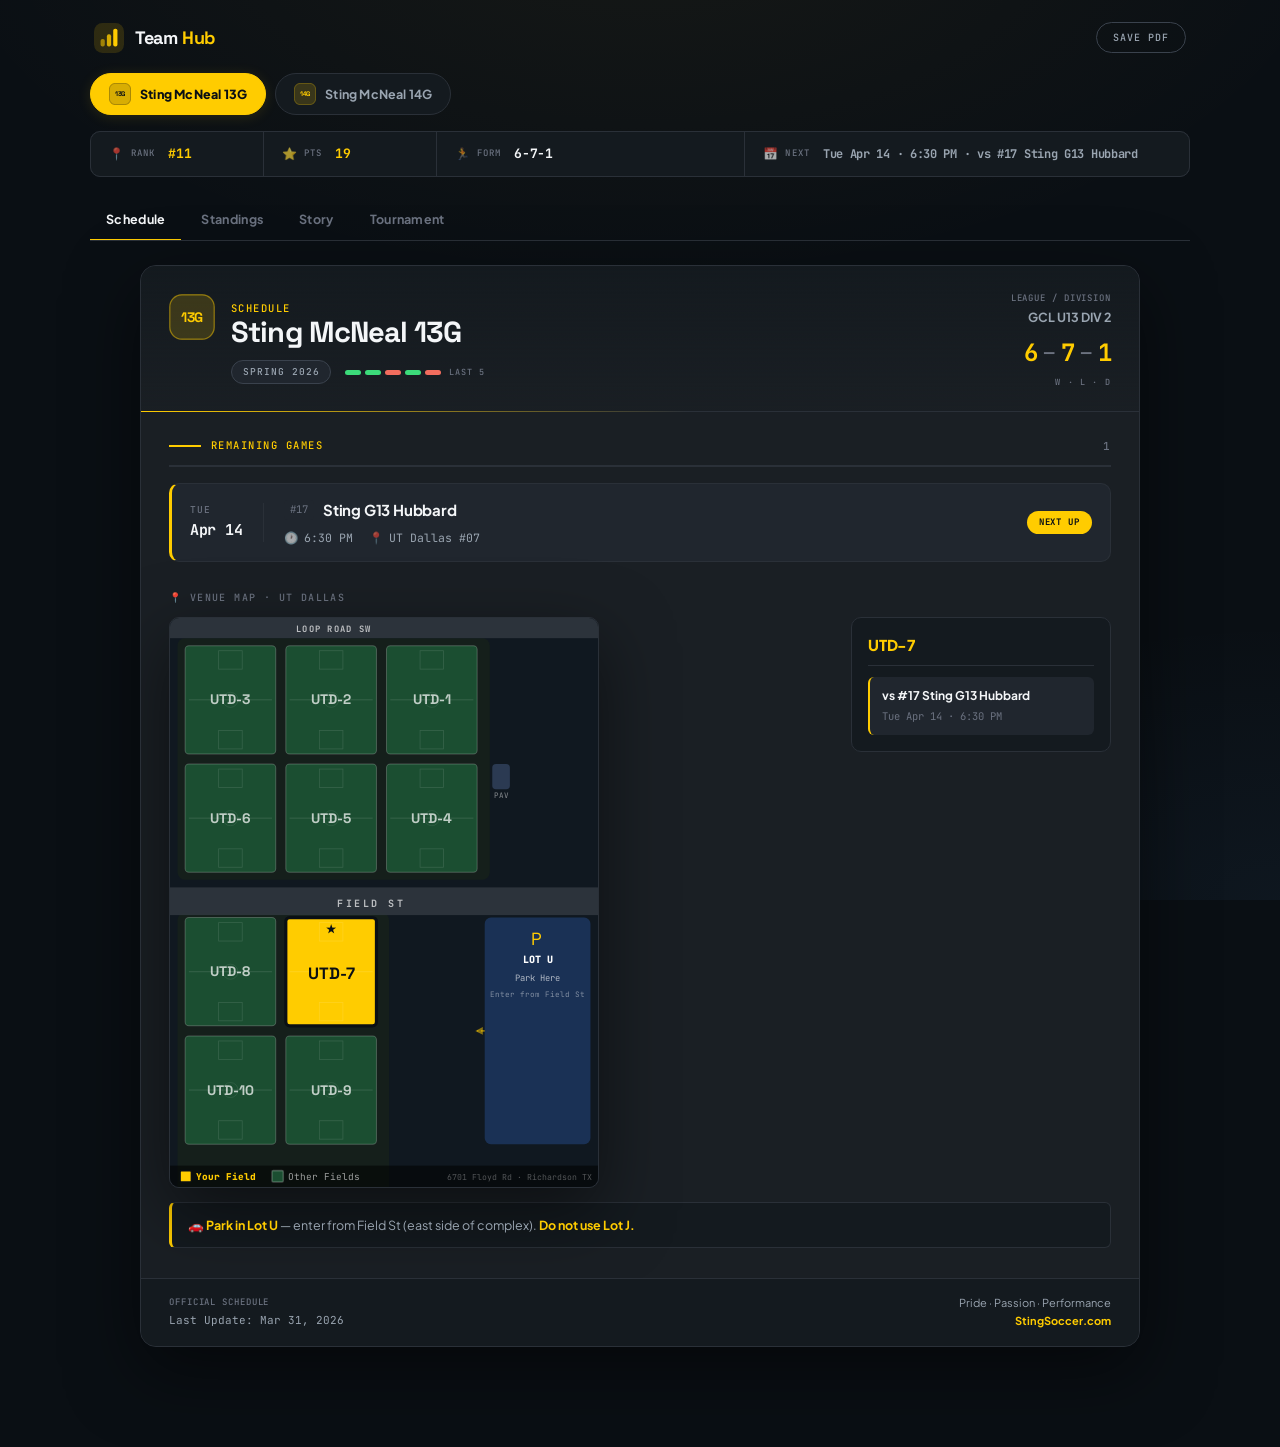
==== index.html @ 3116b9f4 "Modernise the identity: generated crests, a product mark, real form The last of the old look was the" ====
<!DOCTYPE html>
<html lang="en">
<head>
    <title data-id="th-modified">Team Hub</title>
    <meta charset="UTF-8">
    <link rel="icon" type="image/svg+xml" href="data:image/svg+xml,%3Csvg%20xmlns%3D%22http%3A//www.w3.org/2000/svg%22%20viewBox%3D%220%200%2032%2032%22%3E%3Crect%20width%3D%2232%22%20height%3D%2232%22%20rx%3D%224%22%20fill%3D%22%2300234b%22/%3E%3Ctext%20x%3D%2216%22%20y%3D%2223%22%20font-family%3D%22Arial%20Black%2Csans-serif%22%20font-size%3D%2222%22%20font-weight%3D%22900%22%20text-anchor%3D%22middle%22%20fill%3D%22%23ffcc00%22%3ES%3C/text%3E%3C/svg%3E">
    <link rel="shortcut icon" type="image/svg+xml" href="data:image/svg+xml,%3Csvg%20xmlns%3D%22http%3A//www.w3.org/2000/svg%22%20viewBox%3D%220%200%2032%2032%22%3E%3Crect%20width%3D%2232%22%20height%3D%2232%22%20rx%3D%224%22%20fill%3D%22%2300234b%22/%3E%3Ctext%20x%3D%2216%22%20y%3D%2223%22%20font-family%3D%22Arial%20Black%2Csans-serif%22%20font-size%3D%2222%22%20font-weight%3D%22900%22%20text-anchor%3D%22middle%22%20fill%3D%22%23ffcc00%22%3ES%3C/text%3E%3C/svg%3E">
    <meta name="viewport" content="width=device-width, initial-scale=1.0">
    <meta property="og:title" content="Team Hub" data-id="th-modified">
    <meta name="description" content="Team Hub — Field Maps · Standings · Season Story" data-id="th-modified">
    <link rel="preconnect" href="https://fonts.googleapis.com">
    <link rel="preconnect" href="https://fonts.gstatic.com" crossorigin>
    <link href="https://fonts.googleapis.com/css2?family=Space+Grotesk:wght@500;600;700&family=Plus+Jakarta+Sans:wght@300;400;500;600;700;800&family=JetBrains+Mono:wght@400;500;700&display=swap" rel="stylesheet">
    <link rel="stylesheet" href="css/styles.css">
</head>
<body>
    <div class="site-header no-print">
        <div class="site-brand" id="siteBrand"></div>
        <button onclick="window.print()" class="pdf-btn">Save PDF</button>
    </div>
    <div id="team-switcher" class="no-print"></div>
    <div id="seasonPulse" class="season-pulse no-print"></div>
    <div id="coach-toolbox" class="toolbar no-print">
        <div class="tab-nav" id="desktopTabNav"></div>
    </div>
    <div id="main-content" class="print-container main-card" style="width:100%;max-width:1000px;"></div>

    <!-- Mobile bottom nav -->
    <nav class="bottom-nav no-print" id="bottomNav">
        <div class="bottom-nav-inner" id="bottomNavInner"></div>
    </nav>

    <script src="js/data.js"></script>
    <script src="js/venue.js"></script>
    <script src="js/story.js"></script>
    <script src="js/app.js"></script>
</body>
</html>
---- css/styles.css ----
/* ============================================================
   TEAM HUB
   Built on the Simple Genius / Pinnacle Plus design system:
   near-black surfaces, one accent, Geist for type, Geist Mono
   for anything numeric. The accent is the team's own colour,
   set from data at runtime — so each team's hub is theirs.
============================================================ */

:root{
    /* surfaces */
    --bg:#0A0F14;
    --surface:#141A1F;
    --card:#1A1F24;
    --elevated:#20262E;
    --border:#2A3038;
    --border2:#3A424D;

    /* type */
    --text:#F4F6F8;
    --text2:#9AA5B1;
    --text3:#6B7280;

    /* semantics */
    --green:#3CDB7A;  --green-bg:rgba(60,219,122,.10);
    --amber:#F5C842;  --amber-bg:rgba(245,200,66,.10);
    --red:#F26D5E;    --red-bg:rgba(242,109,94,.10);
    --blue:#5EA8F2;   --blue-bg:rgba(94,168,242,.10);

    /* team identity — overwritten per team from data */
    --accent:#F5C842;
    --accent-soft:rgba(245,200,66,.08);
    --accent-line:rgba(245,200,66,.38);
    --primary:#00234b;

    --shadow-sm:0 1px 3px rgba(0,0,0,.25);
    --shadow-md:0 4px 16px rgba(0,0,0,.35);
    --shadow-lg:0 24px 70px rgba(0,0,0,.5);
    --glow:0 0 34px var(--accent-soft);
    --accent-glow-bg:rgba(245,200,66,.05);

    --r-sm:6px; --r:10px; --r-lg:16px;
    --display:'Space Grotesk',system-ui,sans-serif;
    --font:'Plus Jakarta Sans',system-ui,-apple-system,sans-serif;
    --mono:'JetBrains Mono',ui-monospace,'SF Mono',Menlo,monospace;
    --ease:cubic-bezier(.16,1,.3,1);
}

h1,h2,h3,h4{font-family:var(--display);letter-spacing:-.02em;}
::selection{background:var(--accent-soft);color:#fff;}
html{scroll-behavior:smooth;}

/* Signature eyebrow: accent dash + wide-tracked mono label */
.eyebrow{
    display:flex;align-items:center;gap:12px;
    font-family:var(--mono);font-size:10.5px;font-weight:500;letter-spacing:.14em;
    text-transform:uppercase;color:var(--accent);
}
.eyebrow::before{
    content:'';width:32px;height:2px;background:var(--accent);flex-shrink:0;
}

*,*::before,*::after{box-sizing:border-box;}

body{
    margin:0;
    background:var(--bg);
    color:var(--text);
    font-family:var(--font);
    font-size:15px;
    line-height:1.5;
    -webkit-font-smoothing:antialiased;
    display:flex;
    flex-direction:column;
    align-items:center;
    padding:0 20px 100px;
    min-height:100vh;
    /* ambient wash in the team's colour, the way the SG pages glow */
    background-image:
        radial-gradient(1000px 520px at 50% -10%, var(--accent-glow-bg), transparent 72%),
        radial-gradient(700px 400px at 100% 100%, rgba(94,168,242,.05), transparent 70%);
    background-attachment:fixed;
}

/* ===== HEADER ===== */
.site-header{
    width:100%;max-width:1100px;
    display:flex;align-items:center;justify-content:space-between;
    padding:22px 4px 18px;
}
.site-logo{
    font-family:var(--display);font-weight:700;font-size:19px;letter-spacing:-.02em;color:var(--text);
}
.site-logo span{color:var(--accent);margin:0 3px;font-weight:500;}
.pdf-btn{
    font-family:var(--mono);font-size:10px;font-weight:500;letter-spacing:.1em;text-transform:uppercase;
    color:var(--text2);background:transparent;border:1px solid var(--border2);
    border-radius:999px;padding:8px 16px;cursor:pointer;
    transition:color .13s,border-color .13s,background .13s;
}
.pdf-btn:hover{color:var(--accent);border-color:var(--accent-line);background:var(--accent-soft);}

/* ===== TEAM SWITCHER ===== */
.team-switcher-btn{
    font-family:var(--font);font-size:12.5px;font-weight:700;letter-spacing:.2px;
    color:var(--text2);background:var(--surface);border:1px solid var(--border);
    border-radius:999px;padding:9px 18px;cursor:pointer;transition:all .13s;
}
.team-switcher-btn:hover{color:var(--accent);border-color:var(--accent-line);background:var(--accent-soft);}
.team-switcher-btn.active{
    color:var(--bg);background:var(--accent);border-color:var(--accent);font-weight:800;
    box-shadow:0 2px 14px var(--accent-soft);
    --crest-ink:var(--bg);
}


/* ===== IDENTITY ===== */
.site-brand{display:flex;align-items:center;gap:11px;}
.site-brand .mark{display:block;flex-shrink:0;}
.site-wordmark{
    font-family:var(--display);font-weight:700;font-size:18px;letter-spacing:-.02em;color:var(--text);
}
.site-wordmark span{color:var(--accent);}

.header-identity{display:flex;align-items:flex-start;gap:16px;min-width:0;}
.crest{display:block;flex-shrink:0;margin-top:2px;}
.header-id-text{min-width:0;}
.header-meta-row{display:flex;align-items:center;gap:14px;flex-wrap:wrap;margin-top:12px;}

/* Last-five pips — the row of stars, replaced by something true */
.form-pips{display:flex;align-items:center;gap:4px;}
.form-pip{width:16px;height:5px;border-radius:3px;background:var(--border2);}
.form-pip.pip-W{background:var(--green);}
.form-pip.pip-L{background:var(--red);}
.form-pip.pip-D{background:var(--amber);}
.form-pips-label{
    font-family:var(--mono);font-size:8.5px;font-weight:500;letter-spacing:.1em;
    text-transform:uppercase;color:var(--text3);margin-left:4px;
}
.header-record-label{
    font-family:var(--mono);font-size:8.5px;font-weight:500;letter-spacing:.14em;
    text-transform:uppercase;color:var(--text3);margin-top:5px;
}
.header-record span{color:var(--text3);margin:0 5px;font-weight:400;}

/* Team switcher carries each team's crest */
#team-switcher{
    width:100%;max-width:1100px;display:flex;flex-wrap:wrap;gap:9px;margin-top:2px;
}
.team-switcher-btn{display:inline-flex;align-items:center;gap:9px;}
.team-switcher-btn .crest{margin-top:0;}

/* ===== SEASON PULSE ===== */
.season-pulse{
    width:100%;max-width:1100px;
    display:flex;flex-wrap:wrap;gap:1px;
    background:var(--border);border:1px solid var(--border);
    border-radius:var(--r);overflow:hidden;margin:16px 0 0;
}
.pulse-item{
    background:var(--surface);padding:12px 18px;
    display:flex;align-items:center;gap:7px;min-width:0;
}
.pulse-icon{font-size:12px;opacity:.65;flex-shrink:0;}
.pulse-label{
    font-family:var(--mono);font-size:9px;font-weight:500;letter-spacing:.12em;text-transform:uppercase;color:var(--text3);flex-shrink:0;
}
.pulse-val{
    font-family:var(--mono);font-size:13px;font-weight:700;color:var(--accent);letter-spacing:-.3px;
    white-space:nowrap;overflow:hidden;text-overflow:ellipsis;
}
.pulse-val.white{color:var(--text);}
.pulse-val.silver{color:var(--text2);font-size:12px;}

/* ===== TABS ===== */
.toolbar{
    width:100%;max-width:1100px;margin-top:22px;
    border-bottom:1px solid var(--border);
}
.tab-nav{display:flex;gap:4px;overflow-x:auto;scrollbar-width:none;}
.tab-nav::-webkit-scrollbar{display:none;}
.tab-btn{
    font-family:var(--font);font-size:12.5px;font-weight:700;letter-spacing:.3px;
    color:var(--text3);background:none;border:none;border-bottom:2px solid transparent;
    padding:12px 16px;cursor:pointer;white-space:nowrap;transition:color .13s;
    margin-bottom:-1px;
}
.tab-btn:hover{color:var(--text2);}
.tab-btn.tab-active{color:var(--text);border-bottom-color:var(--accent);}

/* ===== MAIN CARD ===== */
.main-card{
    background:var(--card);
    border:1px solid var(--border);
    border-radius:var(--r-lg);
    margin-top:24px;
    overflow:hidden;
    box-shadow:var(--shadow-lg);
    opacity:1;transition:opacity .12s var(--ease);
}
.main-card.switching{opacity:0;}
.main-card > *{animation:viewIn .22s var(--ease) both;}
@keyframes viewIn{from{opacity:0;transform:translateY(6px);}to{opacity:1;transform:none;}}
@media(prefers-reduced-motion:reduce){
    .main-card > *{animation:none;}
    .progress-fill,.momentum-fill{transition:none;}
    html{scroll-behavior:auto;}
}

/* ===== CARD HEADER / FOOTER ===== */
.card-header{
    display:flex;align-items:flex-start;justify-content:space-between;gap:24px;
    padding:26px 28px 22px;
    border-bottom:1px solid var(--border);
    background:linear-gradient(180deg,var(--surface),transparent);
    position:relative;
}
.card-header::after{
    content:'';position:absolute;left:0;right:0;bottom:-1px;height:1px;
    background:linear-gradient(90deg,var(--accent),transparent 55%);
}

.header-team-name{
    font-family:var(--display);font-size:29px;font-weight:700;letter-spacing:-.03em;
    line-height:1.1;color:var(--text);
}
.header-subtitle{
    font-family:var(--mono);font-size:10.5px;font-weight:500;letter-spacing:.14em;text-transform:uppercase;
    color:var(--accent);margin-top:9px;
}
.header-badge{
    display:inline-block;
    font-family:var(--mono);font-size:9.5px;font-weight:500;letter-spacing:.1em;text-transform:uppercase;
    color:var(--text2);background:var(--elevated);border:1px solid var(--border2);
    border-radius:999px;padding:4px 11px;
}
.header-right{text-align:right;flex-shrink:0;}
.header-division-label{
    font-family:var(--mono);font-size:9px;font-weight:500;letter-spacing:.1em;text-transform:uppercase;color:var(--text3);
}
.header-division{font-size:12.5px;font-weight:700;color:var(--text2);margin-top:3px;}
.header-record{
    font-family:var(--mono);font-size:24px;font-weight:700;letter-spacing:-.5px;color:var(--accent);margin-top:8px;
}
.card-footer{
    display:flex;align-items:center;justify-content:space-between;gap:20px;flex-wrap:wrap;
    padding:16px 28px;border-top:1px solid var(--border);background:var(--surface);
}
.footer-verify{font-family:var(--mono);font-size:9px;font-weight:500;letter-spacing:.1em;text-transform:uppercase;color:var(--text3);}
.footer-date{font-family:var(--mono);font-size:11px;color:var(--text2);margin-top:2px;}
.footer-motto{font-size:11px;color:var(--text2);text-align:right;}
.footer-website{font-size:11px;font-weight:700;color:var(--accent);text-align:right;margin-top:2px;}

/* ===== CONTENT ===== */
.content-area{padding:26px 28px 30px;}
.section-title{
    display:flex;align-items:center;justify-content:space-between;gap:12px;
    font-family:var(--mono);font-size:10.5px;font-weight:500;letter-spacing:.14em;text-transform:uppercase;
    color:var(--accent);padding-bottom:11px;margin-bottom:17px;border-bottom:2px solid var(--border);
}
.section-title::before{
    content:'';width:32px;height:2px;background:var(--accent);flex-shrink:0;margin-right:-2px;
}
.section-title span{
    font-family:var(--mono);color:var(--text3);font-size:11px;letter-spacing:.08em;margin-left:auto;
}

/* ===== SUBNAV ===== */
.stats-subnav{display:flex;gap:6px;padding:16px 28px 0;flex-wrap:wrap;}
.stats-subnav-btn{
    font-family:var(--font);font-size:11.5px;font-weight:700;
    color:var(--text3);background:var(--surface);border:1px solid var(--border);
    border-radius:999px;padding:7px 15px;cursor:pointer;transition:all .13s;
}
.stats-subnav-btn:hover{color:var(--accent);border-color:var(--accent-line);background:var(--accent-soft);}
.stats-subnav-btn.active{color:var(--bg);background:var(--accent);border-color:var(--accent);font-weight:800;box-shadow:0 2px 10px var(--accent-soft);}

/* ===== STANDINGS TABLE ===== */
.st-card{background:var(--surface);border:1px solid var(--border);border-radius:var(--r);overflow:hidden;}
.st-card-header{
    display:flex;align-items:center;justify-content:space-between;gap:12px;flex-wrap:wrap;
    padding:15px 18px;border-bottom:1px solid var(--border);
}
.st-card-title{font-size:14px;font-weight:800;letter-spacing:-.2px;color:var(--text);}
.st-card-sub{font-size:11px;color:var(--text3);}
.st-scroll{overflow-x:auto;}
.st-table{width:100%;border-collapse:collapse;font-size:13px;}
.st-table th{
    background:var(--bg);text-align:center;
    font-size:9px;font-weight:700;letter-spacing:1px;text-transform:uppercase;color:var(--text3);
    padding:10px 8px;border-bottom:1px solid var(--border);white-space:nowrap;
}
.st-th-rank{width:44px;}
.st-table th.st-th-name{text-align:left;padding-left:14px;}
.st-table td{padding:11px 8px;border-bottom:1px solid rgba(42,48,56,.55);text-align:center;}
.st-table tr:last-child td{border-bottom:none;}
.st-table tbody tr{transition:background .13s;}
.st-table tbody tr:hover{background:var(--elevated);}
.st-rank{font-family:var(--mono);font-size:12px;color:var(--text3);font-weight:700;}
.st-table td.st-name{text-align:left;padding-left:14px;font-weight:600;color:var(--text2);}
.st-num{font-family:var(--mono);font-size:12.5px;color:var(--text2);}
.st-w{color:var(--green);}
.st-d{color:var(--amber);}
.st-l{color:var(--red);}
.st-pts{font-family:var(--mono);font-size:14px;font-weight:700;color:var(--text);}
.gd-pos{color:var(--green);}
.gd-neg{color:var(--red);}
.st-table tr.current-team{background:var(--elevated);}
.st-table tr.current-team:hover{background:var(--elevated);}
.st-table tr.current-team td{border-bottom-color:var(--accent-line);}
.st-table tr.current-team .st-rank{color:var(--accent);}
.st-table tr.current-team .st-pts{color:var(--accent);}
.st-table td.st-name-us{color:var(--text);font-weight:800;box-shadow:inset 3px 0 0 var(--accent);}

/* ===== STATS ===== */
.stats-grid{display:grid;grid-template-columns:1fr 2fr;gap:26px;}
.record-grid{display:grid;grid-template-columns:repeat(3,1fr);gap:10px;}
.record-card{
    background:var(--surface);border:1px solid var(--border);border-radius:var(--r);
    padding:14px 12px;text-align:center;position:relative;overflow:hidden;
}
.record-card::before{content:'';position:absolute;inset:0 auto 0 0;width:3px;}
.record-card.wins::before{background:var(--green);}
.record-card.losses::before{background:var(--red);}
.record-card.draws::before{background:var(--amber);}
.record-label{
    font-family:var(--mono);font-size:8.5px;font-weight:500;letter-spacing:.1em;text-transform:uppercase;color:var(--text3);
}
.record-num{font-family:var(--mono);font-size:26px;font-weight:700;letter-spacing:-1px;margin-top:4px;}
.record-num.wins{color:var(--green);}
.record-num.losses{color:var(--red);}
.record-num.draws{color:var(--amber);}

.rank-strip{
    display:flex;align-items:center;justify-content:space-between;gap:16px;
    background:var(--surface);border:1px solid var(--border);border-radius:var(--r);
    padding:14px 16px;margin-bottom:10px;
}
.rank-label{font-family:var(--mono);font-size:9px;font-weight:500;letter-spacing:.1em;text-transform:uppercase;color:var(--text3);}
.rank-num{font-family:var(--mono);font-size:23px;font-weight:700;letter-spacing:-.8px;color:var(--text);margin-top:2px;}
.rank-sub{font-size:11px;color:var(--text3);font-weight:400;}
.stat-item{
    display:flex;align-items:center;justify-content:space-between;
    padding:10px 16px;background:var(--surface);border:1px solid var(--border);
    border-radius:var(--r-sm);margin-top:8px;
}
.stat-label{font-family:var(--mono);font-size:9.5px;font-weight:500;letter-spacing:.1em;text-transform:uppercase;color:var(--text3);}
.stat-val{font-family:var(--mono);font-size:14px;font-weight:700;color:var(--text);}
.stat-val.gold{color:var(--accent);}

.progress-wrap{margin-bottom:4px;}
.progress-header{
    display:flex;align-items:center;justify-content:space-between;
    font-size:11.5px;font-weight:600;color:var(--text2);margin-bottom:7px;
}
.progress-header strong{font-family:var(--mono);font-size:13px!important;}
.progress-track{height:8px;background:var(--bg);border-radius:999px;overflow:hidden;}
.progress-fill{height:100%;border-radius:999px;transition:width .7s var(--ease);}

/* ===== MATCH TABLE ===== */
.match-table-wrap{
    background:var(--surface);border:1px solid var(--border);border-radius:var(--r);overflow:hidden;
}
.match-table{width:100%;border-collapse:collapse;font-size:12.5px;}
.match-table th{
    background:var(--bg);text-align:left;
    font-size:9px;font-weight:700;letter-spacing:1px;text-transform:uppercase;color:var(--text3);
    padding:10px 12px;border-bottom:1px solid var(--border);
}
.match-table td{padding:10px 12px;border-bottom:1px solid rgba(42,48,56,.55);color:var(--text2);}
.match-table tr:last-child td{border-bottom:none;}
.match-table tbody tr{transition:background .13s;}
.match-table tbody tr:hover{background:var(--elevated);}
.match-table .center{text-align:center;}
.date-cell{font-family:var(--mono);font-size:11.5px;color:var(--text3);white-space:nowrap;}
.opp-rank{
    font-family:var(--mono);font-size:10px;color:var(--text3);
    background:var(--elevated);border-radius:4px;padding:2px 5px;margin-right:7px;
}
.score-cell{font-family:var(--mono);font-size:13px;font-weight:700;color:var(--text);white-space:nowrap;}
.highlight-row{background:var(--accent-soft);}
.highlight-row:hover{background:var(--accent-soft)!important;}

.res-badge{
    display:inline-flex;align-items:center;justify-content:center;
    width:21px;height:21px;border-radius:50%;
    font-family:var(--mono);font-size:10.5px;font-weight:700;
}
.res-W{background:var(--green-bg);color:var(--green);}
.res-L{background:var(--red-bg);color:var(--red);}
.res-D{background:var(--amber-bg);color:var(--amber);}

/* ===== NEXT MATCH ===== */
.next-match-card{
    background:var(--surface);border:1px solid var(--border);border-left:3px solid var(--accent);
    border-radius:var(--r);padding:18px 20px;
}
.nm-top-row,.nm-last-row{min-width:0;}
.next-match-eyebrow{
    font-family:var(--mono);font-size:9px;font-weight:500;letter-spacing:.12em;text-transform:uppercase;color:var(--accent);
}
.next-match-opp{font-size:17px;font-weight:800;letter-spacing:-.4px;color:var(--text);margin-top:6px;}
.next-match-meta{font-family:var(--mono);font-size:12px;color:var(--text2);margin-top:4px;}
.opp-stats-label{font-family:var(--mono);font-size:9px;font-weight:500;letter-spacing:.1em;text-transform:uppercase;color:var(--text3);}
.opp-stats-rank{font-family:var(--mono);font-size:20px;font-weight:700;color:var(--text);}

/* ===== STORY ===== */
.story-grid{display:grid;grid-template-columns:1.6fr 1fr;gap:30px;}
.story-left-col,.story-right-col{min-width:0;}
.story-section-title{
    font-family:var(--mono);font-size:10px;font-weight:500;letter-spacing:.14em;text-transform:uppercase;
    color:var(--text3);padding-bottom:11px;margin-bottom:15px;border-bottom:2px solid var(--border);
}
.story-timeline{display:flex;flex-wrap:wrap;gap:5px;margin-bottom:12px;}
.tl-dot{width:15px;height:15px;border-radius:4px;flex-shrink:0;transition:transform .15s var(--ease);}
.tl-dot:hover{transform:scale(1.25);}
.tl-dot.W{background:var(--green);}
.tl-dot.L{background:var(--red);}
.tl-dot.D{background:var(--amber);}
.tl-dot.future{border:1.5px dashed var(--border2);background:transparent;}
.tl-legend{display:flex;flex-wrap:wrap;gap:14px;font-size:10px;color:var(--text3);margin-bottom:22px;}
.tl-legend span{display:inline-flex;align-items:center;gap:5px;}
.tl-dot-pip{width:8px;height:8px;border-radius:2px;display:inline-block;}

.momentum-wrap{
    background:var(--surface);border:1px solid var(--border);border-radius:var(--r);
    padding:16px 18px;margin-bottom:26px;
}
.momentum-header{display:flex;align-items:center;justify-content:space-between;gap:12px;margin-bottom:11px;}
.momentum-title{font-family:var(--mono);font-size:9.5px;font-weight:500;letter-spacing:.1em;text-transform:uppercase;color:var(--text3);}
.momentum-label-val{font-size:12px;font-weight:800;letter-spacing:.3px;}
.momentum-track{height:10px;background:var(--bg);border-radius:999px;overflow:hidden;}
.momentum-fill{height:100%;border-radius:999px;transition:width .9s var(--ease);}
.momentum-sublabel{font-size:10.5px;color:var(--text3);margin-top:9px;}

.story-narrative{
    font-size:15px;font-weight:300;line-height:1.8;color:var(--text2);margin:0;
    padding-left:16px;border-left:2px solid var(--border);
}
.story-narrative:first-of-type{border-left-color:var(--accent);color:var(--text);}
.story-byline{
    font-size:10px;font-weight:700;letter-spacing:1px;text-transform:uppercase;
    color:var(--text3);margin-top:18px;
}

.story-stat-cards{display:grid;grid-template-columns:1fr 1fr;gap:10px;}
.story-stat-card{
    background:var(--surface);border:1px solid var(--border);border-radius:var(--r);
    padding:14px;text-align:center;
}
.story-stat-card.gold{border-color:var(--accent-line);background:var(--elevated);}
.story-stat-card-val{font-family:var(--mono);font-size:22px;font-weight:700;letter-spacing:-.7px;color:var(--text);}
.story-stat-card.gold .story-stat-card-val{color:var(--accent);}
.story-stat-card-lbl{font-family:var(--mono);font-size:8.5px;font-weight:500;letter-spacing:.1em;text-transform:uppercase;color:var(--text3);margin-top:4px;}

.story-path-card{
    display:flex;align-items:center;justify-content:space-between;gap:14px;
    background:var(--surface);border:1px solid var(--border);border-radius:var(--r);
    padding:14px 16px;margin-bottom:9px;
}
.story-path-card.pts-card{border-left:3px solid var(--text3);}
.story-path-card.avail-card{border-left:3px solid var(--amber);}
.story-path-card.max-card{border-left:3px solid var(--green);}
.story-path-label{font-family:var(--mono);font-size:9px;font-weight:500;letter-spacing:.1em;text-transform:uppercase;color:var(--text3);}
.story-path-sub{font-size:10.5px;color:var(--text3);margin-top:3px;}
.story-path-val{font-family:var(--mono);font-size:22px;font-weight:700;letter-spacing:-.7px;color:var(--text);}

.cross-tab-nudge{
    display:flex;gap:9px;flex-wrap:wrap;
    padding:16px 28px;border-top:1px solid var(--border);background:var(--surface);
}
.cross-nudge-btn{
    font-size:11.5px;font-weight:700;color:var(--text2);
    background:var(--elevated);border:1px solid var(--border2);border-radius:999px;
    padding:8px 16px;cursor:pointer;text-decoration:none;transition:all .13s;
}
.cross-nudge-btn:hover{color:var(--accent);border-color:var(--accent-line);background:var(--accent-soft);}

/* ===== SCHEDULE ===== */
.sched-cards{display:flex;flex-direction:column;gap:11px;}
.sched-card{
    display:flex;align-items:center;gap:20px;
    background:var(--surface);border:1px solid var(--border);border-radius:var(--r);
    padding:15px 18px;transition:border-color .13s;
}
.sched-card:hover{border-color:var(--accent-line);}
.sched-card-next{
    border-left:3px solid var(--accent);background:var(--elevated);
}
.sched-card-main{flex:1;min-width:0;}
.sched-card-date-block{
    flex-shrink:0;width:74px;padding-right:18px;border-right:1px solid var(--border);
}
.sched-card-day{
    font-family:var(--mono);font-size:9.5px;font-weight:500;letter-spacing:.12em;
    text-transform:uppercase;color:var(--text3);
}
.sched-card-dt{font-family:var(--mono);font-size:15px;font-weight:700;letter-spacing:-.02em;color:var(--text);margin-top:2px;}
.sched-next-pill{
    flex-shrink:0;font-family:var(--mono);font-size:9px;font-weight:700;letter-spacing:.1em;
    text-transform:uppercase;color:var(--bg);background:var(--accent);
    border-radius:999px;padding:5px 12px;
}
.sched-card-opp{display:flex;align-items:center;gap:9px;flex-wrap:wrap;}
.sched-card-rank{
    font-family:var(--mono);font-size:10.5px;color:var(--text3);
    background:var(--elevated);border-radius:4px;padding:2px 6px;
}
.sched-card-opp-name{font-size:15px;font-weight:700;letter-spacing:-.2px;color:var(--text);}
.sched-card-meta{display:flex;flex-wrap:wrap;gap:16px;margin-top:7px;}
.sched-meta-item{
    display:flex;align-items:center;gap:6px;
    font-family:var(--mono);font-size:11.5px;color:var(--text2);
}
.sched-meta-item span{opacity:.6;}

/* ===== TOURNAMENT ===== */
.tourn-section{margin-bottom:8px;}
.tourn-section-header{
    display:flex;align-items:flex-start;justify-content:space-between;gap:16px;flex-wrap:wrap;
    padding-bottom:16px;margin-bottom:18px;border-bottom:1px solid var(--border);
}
.tourn-section-title{font-size:18px;font-weight:800;letter-spacing:-.4px;color:var(--text);}
.tourn-section-meta{font-size:12px;color:var(--text2);margin-top:5px;}
.tourn-format-badge{
    max-width:340px;font-family:var(--mono);font-size:10px;font-weight:500;line-height:1.6;
    color:var(--text3);background:var(--surface);border:1px solid var(--border);
    border-radius:var(--r-sm);padding:8px 13px;
}
.tourn-sub-label{
    font-family:var(--mono);font-size:10px;font-weight:500;letter-spacing:.14em;text-transform:uppercase;
    color:var(--text3);margin-bottom:12px;
}
.tc-group{display:grid;grid-template-columns:repeat(auto-fill,minmax(280px,1fr));gap:11px;}
.tc-card{
    background:var(--surface);border:1px solid var(--border);border-radius:var(--r);padding:14px 16px;
    transition:border-color .13s;
}
.tc-card:hover{border-color:var(--accent-line);}
.tc-card-ours{border-left:3px solid var(--accent);background:var(--elevated);}
.tc-card-top{display:flex;align-items:flex-start;justify-content:space-between;gap:12px;margin-bottom:11px;}
.tc-date-block{display:flex;align-items:baseline;gap:7px;}
.tc-day{font-family:var(--mono);font-size:9.5px;font-weight:500;letter-spacing:.1em;text-transform:uppercase;color:var(--text3);}
.tc-dt{font-family:var(--mono);font-size:13px;font-weight:700;color:var(--text);}
.tc-time-field{text-align:right;}
.tc-time,.tc-field{font-family:var(--mono);font-size:10.5px;color:var(--text2);}
.tc-field{color:var(--text3);margin-top:2px;}
.tc-score{font-family:var(--mono);font-size:15px;font-weight:700;color:var(--accent);}
.tc-matchup{display:flex;align-items:center;gap:9px;flex-wrap:wrap;}
.tc-team{font-size:12.5px;font-weight:600;color:var(--text2);}
.tc-team.tc-us{color:var(--text);font-weight:800;}
.tc-vs{font-size:9px;font-weight:700;letter-spacing:.8px;text-transform:uppercase;color:var(--text3);}

.tc-knockout{display:grid;grid-template-columns:1fr 50px 1fr;gap:12px;align-items:center;}
.tc-ko-col{display:flex;flex-direction:column;gap:10px;}
.tc-ko-label{font-family:var(--mono);font-size:9.5px;font-weight:500;letter-spacing:.1em;text-transform:uppercase;color:var(--text3);margin-bottom:2px;}
.tc-ko-card{
    background:var(--surface);border:1px solid var(--border);border-radius:var(--r);padding:13px 15px;
}
.tc-ko-card.tc-final{border-color:var(--accent-line);background:var(--elevated);}
.tc-ko-card.tc-consolation{opacity:.72;}
.tc-ko-top{display:flex;align-items:center;justify-content:space-between;gap:10px;margin-bottom:8px;}
.tc-ko-slot{font-family:var(--mono);font-size:9.5px;font-weight:700;letter-spacing:.1em;text-transform:uppercase;color:var(--accent);}
.tc-ko-time{font-family:var(--mono);font-size:10px;color:var(--text3);}
.tc-ko-field{font-family:var(--mono);font-size:10px;color:var(--text3);margin-bottom:8px;}
.tc-ko-matchup{text-align:center;}
.tc-ko-team{font-size:12px;font-weight:700;color:var(--text2);}
.tc-ko-result{font-family:var(--mono);font-size:14px;font-weight:700;color:var(--accent);text-align:center;margin-top:8px;}
.tc-ko-connector svg{width:100%;height:140px;}

.tourn-hist-title-row{display:flex;align-items:center;justify-content:space-between;gap:12px;flex-wrap:wrap;}
.tourn-hist-summary{font-family:var(--mono);font-size:11px;color:var(--text3);}
.tourn-hist-list{display:flex;flex-direction:column;gap:8px;}
.tourn-hist-row{
    display:flex;align-items:center;justify-content:space-between;gap:16px;flex-wrap:wrap;
    background:var(--surface);border:1px solid var(--border);border-radius:var(--r);padding:13px 16px;
}
.tourn-hist-left{flex:1;min-width:0;}
.tourn-hist-name{font-size:13.5px;font-weight:700;color:var(--text);}
.tourn-hist-meta{font-size:11px;color:var(--text3);margin-top:3px;}
.tourn-hist-right{display:flex;align-items:center;gap:11px;}
.tourn-badge{
    font-size:10px;font-weight:700;border-radius:999px;padding:5px 12px;
    background:var(--elevated);color:var(--text2);border:1px solid var(--border2);
}
.tourn-badge.champ{background:var(--accent-soft);color:var(--accent);border-color:var(--accent-line);}
.tourn-badge.runner{background:var(--blue-bg);color:var(--blue);border-color:rgba(94,168,242,.3);}
.tourn-hist-rec{font-family:var(--mono);font-size:12px;font-weight:700;color:var(--text2);}

/* ===== VENUE MAP ===== */
.tourn-map-header{margin-bottom:14px;}
.map-day-callout{
    display:flex;align-items:center;justify-content:space-between;gap:10px;flex-wrap:wrap;
    background:var(--surface);border:1px solid var(--border);border-left:3px solid var(--accent);
    border-radius:var(--r-sm);padding:10px 16px;margin-bottom:14px;
}
.map-day-callout-label{font-size:11px;font-weight:800;color:var(--accent);}
.map-day-callout-sub{font-size:10.5px;color:var(--text3);}
.map-day-bar{display:flex;gap:7px;flex-wrap:wrap;margin-bottom:16px;}
.map-day-btn{
    font-family:var(--font);font-size:10.5px;font-weight:700;letter-spacing:.6px;text-transform:uppercase;
    color:var(--text3);background:var(--surface);border:1px solid var(--border);
    border-radius:999px;padding:7px 14px;cursor:pointer;transition:all .13s;
}
.map-day-btn:hover{color:var(--accent);border-color:var(--accent-line);background:var(--accent-soft);}
.map-day-btn.active{color:var(--bg);background:var(--accent);border-color:var(--accent);font-weight:800;box-shadow:0 2px 10px var(--accent-soft);}

.venue-map-section{margin-top:10px;}
.venue-map-outer{display:grid;grid-template-columns:minmax(0,1fr) 260px;gap:18px;align-items:start;}
.venue-map-frame{max-width:430px;}
.venue-svg{
    width:100%;display:block;border-radius:var(--r);
    border:1px solid var(--border);box-shadow:var(--shadow-lg);
}
.map-field-group{transition:opacity .15s var(--ease);}
.map-field-group:hover{opacity:.88;}

.vfi{
    background:var(--surface);border:1px solid var(--border);border-radius:var(--r);
    padding:16px;min-height:120px;
}
.vfi-empty{
    display:flex;align-items:center;justify-content:center;text-align:center;
    border-style:dashed;color:var(--text3);font-size:11.5px;font-weight:600;min-height:110px;
}
.vfi-field-title{
    font-size:15px;font-weight:800;letter-spacing:-.2px;color:var(--accent);
    padding-bottom:9px;margin-bottom:11px;border-bottom:1px solid var(--border);
}
.vfi-game{
    background:var(--elevated);border-radius:var(--r-sm);border-left:2px solid var(--border2);
    padding:10px 12px;margin-bottom:8px;
}
.vfi-game:last-child{margin-bottom:0;}
.vfi-game.vfi-ours{background:var(--elevated);border-left-color:var(--accent);}
.vfi-label{font-family:var(--mono);font-size:8.5px;font-weight:500;letter-spacing:.1em;text-transform:uppercase;color:var(--text3);margin-bottom:5px;}
.vfi-game.vfi-ours .vfi-label{color:var(--accent);}
.vfi-teams{font-size:12px;font-weight:700;color:var(--text);line-height:1.5;}
.vfi-vs{font-size:9px;font-weight:700;text-transform:uppercase;color:var(--text3);margin:0 6px;}
.vfi-meta{font-family:var(--mono);font-size:10.5px;color:var(--text3);margin-top:4px;}

.venue-parking-note{
    font-size:12.5px;color:var(--text2);line-height:1.6;
    background:var(--surface);border:1px solid var(--border);border-left:3px solid var(--accent);
    border-radius:var(--r-sm);padding:12px 16px;margin-top:14px;
}
.venue-parking-note strong{color:var(--accent);}
.venue-unknown{background:var(--surface);border:1px solid var(--border);border-radius:var(--r);padding:8px 16px;}
.venue-unknown-row{
    display:flex;align-items:center;gap:9px;flex-wrap:wrap;
    font-size:13px;color:var(--text2);padding:11px 0;border-bottom:1px solid var(--border);
}
.venue-unknown-row:last-child{border-bottom:none;}
.venue-dir-link{
    margin-left:auto;font-size:10.5px;font-weight:800;letter-spacing:.4px;
    color:var(--bg);background:var(--accent);border-radius:999px;padding:5px 13px;text-decoration:none;
}

/* ===== BOTTOM NAV (mobile) ===== */
.bottom-nav{display:none;}

/* ===== PRINT ===== */
@media print{
    body{background:white;color:#111;padding:0;background-image:none;}
    .no-print{display:none!important;}
    .print-container{box-shadow:none!important;border:none!important;width:100%!important;max-width:100%!important;margin:0!important;border-radius:0!important;}
    *{-webkit-print-color-adjust:exact!important;print-color-adjust:exact!important;}
}

/* ===== RESPONSIVE ===== */
@media(max-width:900px){
    .stats-grid{grid-template-columns:1fr;}
    .story-grid{grid-template-columns:1fr;}
    .venue-map-outer{grid-template-columns:1fr;}
    .tc-knockout{grid-template-columns:1fr;}
    .tc-ko-connector{display:none;}
}

@media(max-width:640px){
    body{padding:0 12px 90px;font-size:14px;}
    .site-header{padding:16px 2px 12px;}
    .site-logo{font-size:16px;}
    .season-pulse{border-radius:var(--r-sm);}
    /* the inline flex ratios come from the markup, so they need overriding here */
    .pulse-item{padding:9px 12px;flex:1 1 46%!important;min-width:0;}
    .pulse-item:nth-child(3),.pulse-item:last-child{flex:1 1 100%!important;}
    .pulse-val{white-space:normal;overflow:visible;text-overflow:clip;}

    /* schedule card stacks: date row on top, then opponent, then meta */
    .sched-card{flex-wrap:wrap;gap:12px;padding:14px 16px;}
    .sched-card-date-block{
        width:auto;padding-right:0;border-right:none;
        display:flex;align-items:baseline;gap:8px;
    }
    .sched-card-dt{margin-top:0;}
    .sched-card-main{flex:1 1 100%;order:3;}
    .sched-next-pill{margin-left:auto;}
    .sched-card-meta{gap:14px;}
    .toolbar{display:none;}
    .main-card{margin-top:16px;border-radius:var(--r);}
    .card-header{padding:20px 18px 16px;flex-direction:column;gap:14px;}
    .header-team-name{font-size:21px;}
    .header-right{text-align:left;}
    .header-record{font-size:20px;margin-top:4px;}
    .content-area{padding:18px 16px 24px;}
    .stats-subnav{padding:14px 16px 0;}
    .card-footer{padding:14px 16px;}
    .cross-tab-nudge{padding:14px 16px;}
    .story-stat-cards{grid-template-columns:1fr 1fr;}
    .st-table{font-size:12px;}
    .st-table td{padding:9px 6px;}
    .st-name{padding-left:10px!important;}
    .tourn-hist-row{flex-direction:column;align-items:flex-start;gap:10px;}

    /* mobile bottom nav */
    .bottom-nav{
        display:block;position:fixed;left:0;right:0;bottom:0;z-index:50;
        background:rgba(20,26,31,.92);backdrop-filter:blur(14px);
        border-top:1px solid var(--border);
        padding-bottom:env(safe-area-inset-bottom);
    }
    .bottom-nav-inner{display:flex;}
    .bnav-btn{
        flex:1;display:flex;flex-direction:column;align-items:center;gap:3px;
        font-family:var(--font);font-size:9.5px;font-weight:700;letter-spacing:.3px;
        color:var(--text3);background:none;border:none;padding:10px 4px 12px;cursor:pointer;
        transition:color .13s;
    }
    .bnav-btn.active{color:var(--accent);}
    .bnav-icon{font-size:17px;line-height:1;}
}
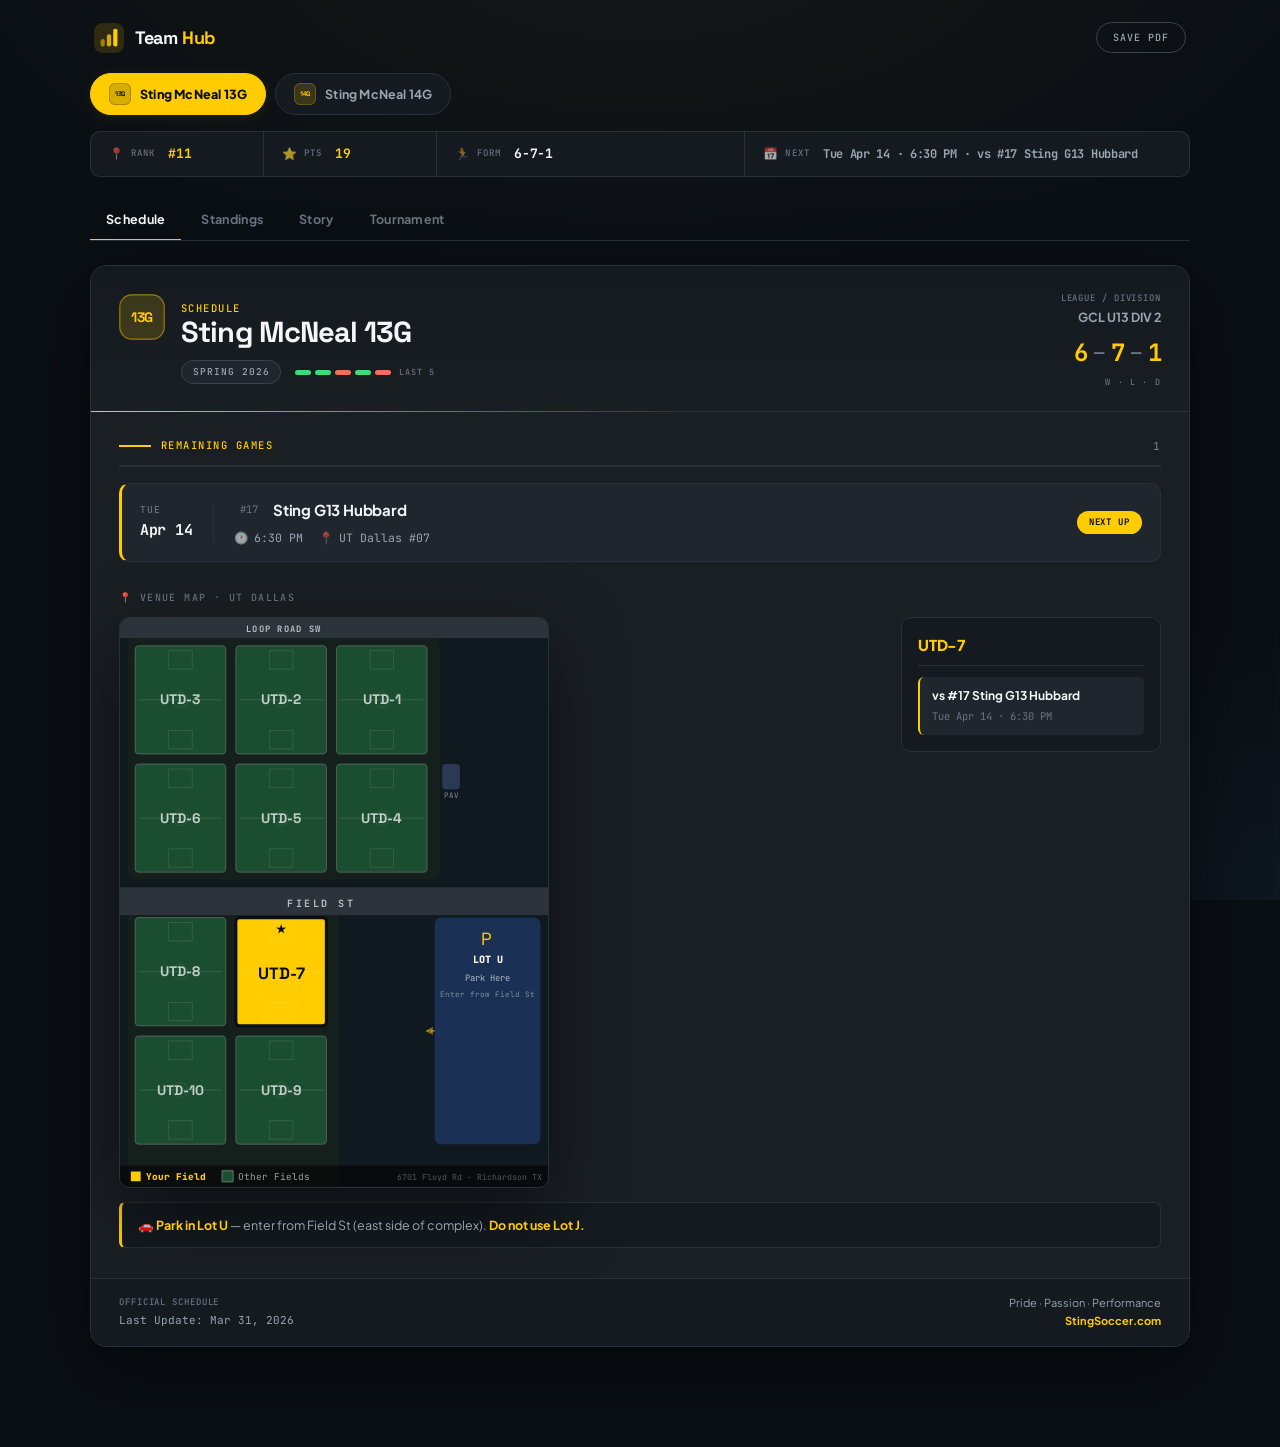
==== commit 9a7228f0: "Enterprise-grade finish: scrollbars, focus, print, scale The scrollbar was the visible symptom of a " ====
--- a/index.html
+++ b/index.html
@@ -14,6 +14,7 @@
     <link rel="stylesheet" href="css/styles.css">
 </head>
 <body>
+    <a class="skip-link no-print" href="#main-content">Skip to content</a>
     <div class="site-header no-print">
         <div class="site-brand" id="siteBrand"></div>
         <button onclick="window.print()" class="pdf-btn">Save PDF</button>
@@ -23,7 +24,15 @@
     <div id="coach-toolbox" class="toolbar no-print">
         <div class="tab-nav" id="desktopTabNav"></div>
     </div>
-    <div id="main-content" class="print-container main-card" style="width:100%;max-width:1000px;"></div>
+    <main id="main-content" class="print-container main-card" tabindex="-1">
+        <div class="loading-wrap" aria-busy="true" aria-label="Loading team data">
+            <div class="skeleton sk-title"></div>
+            <div class="skeleton sk-row" style="width:92%"></div>
+            <div class="skeleton sk-row" style="width:74%"></div>
+            <div class="skeleton sk-row" style="width:83%"></div>
+            <div class="skeleton sk-row" style="width:61%"></div>
+        </div>
+    </main>
 
     <!-- Mobile bottom nav -->
     <nav class="bottom-nav no-print" id="bottomNav">
--- a/css/styles.css
+++ b/css/styles.css
@@ -27,9 +27,9 @@
     --blue:#5EA8F2;   --blue-bg:rgba(94,168,242,.10);
 
     /* team identity — overwritten per team from data */
-    --accent:#F5C842;
-    --accent-soft:rgba(245,200,66,.08);
-    --accent-line:rgba(245,200,66,.38);
+    --accent:var(--team-accent,#F5C842);
+    --accent-soft:var(--team-accent-soft,rgba(245,200,66,.08));
+    --accent-line:var(--team-accent-line,rgba(245,200,66,.38));
     --primary:#00234b;
 
     --shadow-sm:0 1px 3px rgba(0,0,0,.25);
@@ -81,6 +81,44 @@
     background-attachment:fixed;
 }
 
+
+/* ===== SCROLLBARS ===== */
+*{scrollbar-width:thin;scrollbar-color:var(--border2) transparent;}
+::-webkit-scrollbar{width:8px;height:8px;}
+::-webkit-scrollbar-track{background:transparent;}
+::-webkit-scrollbar-thumb{background:var(--border2);border-radius:999px;border:2px solid var(--bg);}
+::-webkit-scrollbar-thumb:hover{background:var(--accent);}
+::-webkit-scrollbar-corner{background:transparent;}
+
+/* ===== FOCUS ===== */
+:focus{outline:none;}
+:focus-visible{
+    outline:2px solid var(--accent);
+    outline-offset:2px;
+    border-radius:4px;
+}
+.tab-btn:focus-visible,.bnav-btn:focus-visible{outline-offset:-4px;}
+.map-field-group:focus-visible .vf-rect{stroke:var(--accent);stroke-width:3;}
+
+/* Skip past the chrome straight to the content */
+.skip-link{
+    position:absolute;left:-9999px;top:8px;z-index:100;
+    font-family:var(--mono);font-size:11px;letter-spacing:.08em;text-transform:uppercase;
+    background:var(--accent);color:var(--bg);padding:10px 18px;border-radius:999px;text-decoration:none;
+}
+.skip-link:focus{left:20px;}
+
+/* ===== LOADING ===== */
+.loading-wrap{padding:28px;}
+.skeleton{
+    background:linear-gradient(90deg,var(--surface) 25%,var(--elevated) 50%,var(--surface) 75%);
+    background-size:180% 100%;animation:shimmer 1.4s ease-in-out infinite;border-radius:6px;
+}
+@keyframes shimmer{0%{background-position:-180% 0;}100%{background-position:180% 0;}}
+.sk-row{height:12px;margin-bottom:12px;}
+.sk-title{height:26px;width:48%;margin-bottom:20px;}
+@media(prefers-reduced-motion:reduce){.skeleton{animation:none;}}
+
 /* ===== HEADER ===== */
 .site-header{
     width:100%;max-width:1100px;
@@ -143,8 +181,20 @@
 .header-record span{color:var(--text3);margin:0 5px;font-weight:400;}
 
 /* Team switcher carries each team's crest */
-#team-switcher{
-    width:100%;max-width:1100px;display:flex;flex-wrap:wrap;gap:9px;margin-top:2px;
+#team-switcher{width:100%;max-width:1100px;margin-top:2px;}
+.switcher-pills{display:flex;flex-wrap:wrap;gap:9px;}
+.switcher-select{display:flex;align-items:center;gap:11px;}
+.switcher-select select{
+    font-family:var(--font);font-size:13px;font-weight:700;color:var(--text);
+    background:var(--surface);border:1px solid var(--border);border-radius:var(--r);
+    padding:10px 14px;min-width:260px;max-width:100%;cursor:pointer;
+    transition:border-color .13s;
+}
+.switcher-select select:hover{border-color:var(--border2);}
+.switcher-select select:focus-visible{border-color:var(--accent);}
+.switcher-select option,.switcher-select optgroup{background:var(--card);color:var(--text);}
+.switcher-count{
+    font-family:var(--mono);font-size:10px;letter-spacing:.1em;text-transform:uppercase;color:var(--text3);
 }
 .team-switcher-btn{display:inline-flex;align-items:center;gap:9px;}
 .team-switcher-btn .crest{margin-top:0;}
@@ -189,6 +239,7 @@
 
 /* ===== MAIN CARD ===== */
 .main-card{
+    width:100%;max-width:1100px;
     background:var(--card);
     border:1px solid var(--border);
     border-radius:var(--r-lg);
@@ -658,11 +709,38 @@
 /* ===== BOTTOM NAV (mobile) ===== */
 .bottom-nav{display:none;}
 
-/* ===== PRINT ===== */
+/* ===== PRINT =====
+   Save PDF has to produce a document someone can hand to a parent, so
+   print re-points the tokens at ink on paper. Everything downstream
+   follows because the whole design is built on them. */
 @media print{
-    body{background:white;color:#111;padding:0;background-image:none;}
+    :root{
+        --bg:#ffffff; --surface:#ffffff; --card:#ffffff; --elevated:#f4f5f7;
+        --border:#d9dde2; --border2:#c2c8cf;
+        --text:#10151b; --text2:#414a54; --text3:#6b7280;
+        --accent:#8a6a00;                       /* gold is unreadable on white */
+        --accent-soft:rgba(138,106,0,.08);
+        --accent-line:rgba(138,106,0,.35);
+        --green:#1a7f42; --red:#b3382b; --amber:#8a6a00; --blue:#245c96;
+        --shadow-sm:none; --shadow-md:none; --shadow-lg:none; --glow:none;
+    }
+    body{
+        background:#fff!important;background-image:none!important;
+        padding:0;display:block;font-size:11pt;
+    }
     .no-print{display:none!important;}
-    .print-container{box-shadow:none!important;border:none!important;width:100%!important;max-width:100%!important;margin:0!important;border-radius:0!important;}
+    .main-card,.print-container{
+        box-shadow:none!important;border:1px solid var(--border)!important;
+        max-width:100%!important;width:100%!important;margin:0!important;border-radius:0!important;
+    }
+    .main-card > *{animation:none!important;}
+    .card-header{background:none!important;}
+    .card-header::after{display:none;}
+    .venue-map-outer{grid-template-columns:1fr 240px;}
+    .venue-svg{box-shadow:none!important;}
+    .st-table tbody tr,.match-table tbody tr{break-inside:avoid;}
+    .sched-card,.tc-card,.tourn-hist-row,.venue-map-section{break-inside:avoid;}
+    a[href]::after{content:'';}
     *{-webkit-print-color-adjust:exact!important;print-color-adjust:exact!important;}
 }
 
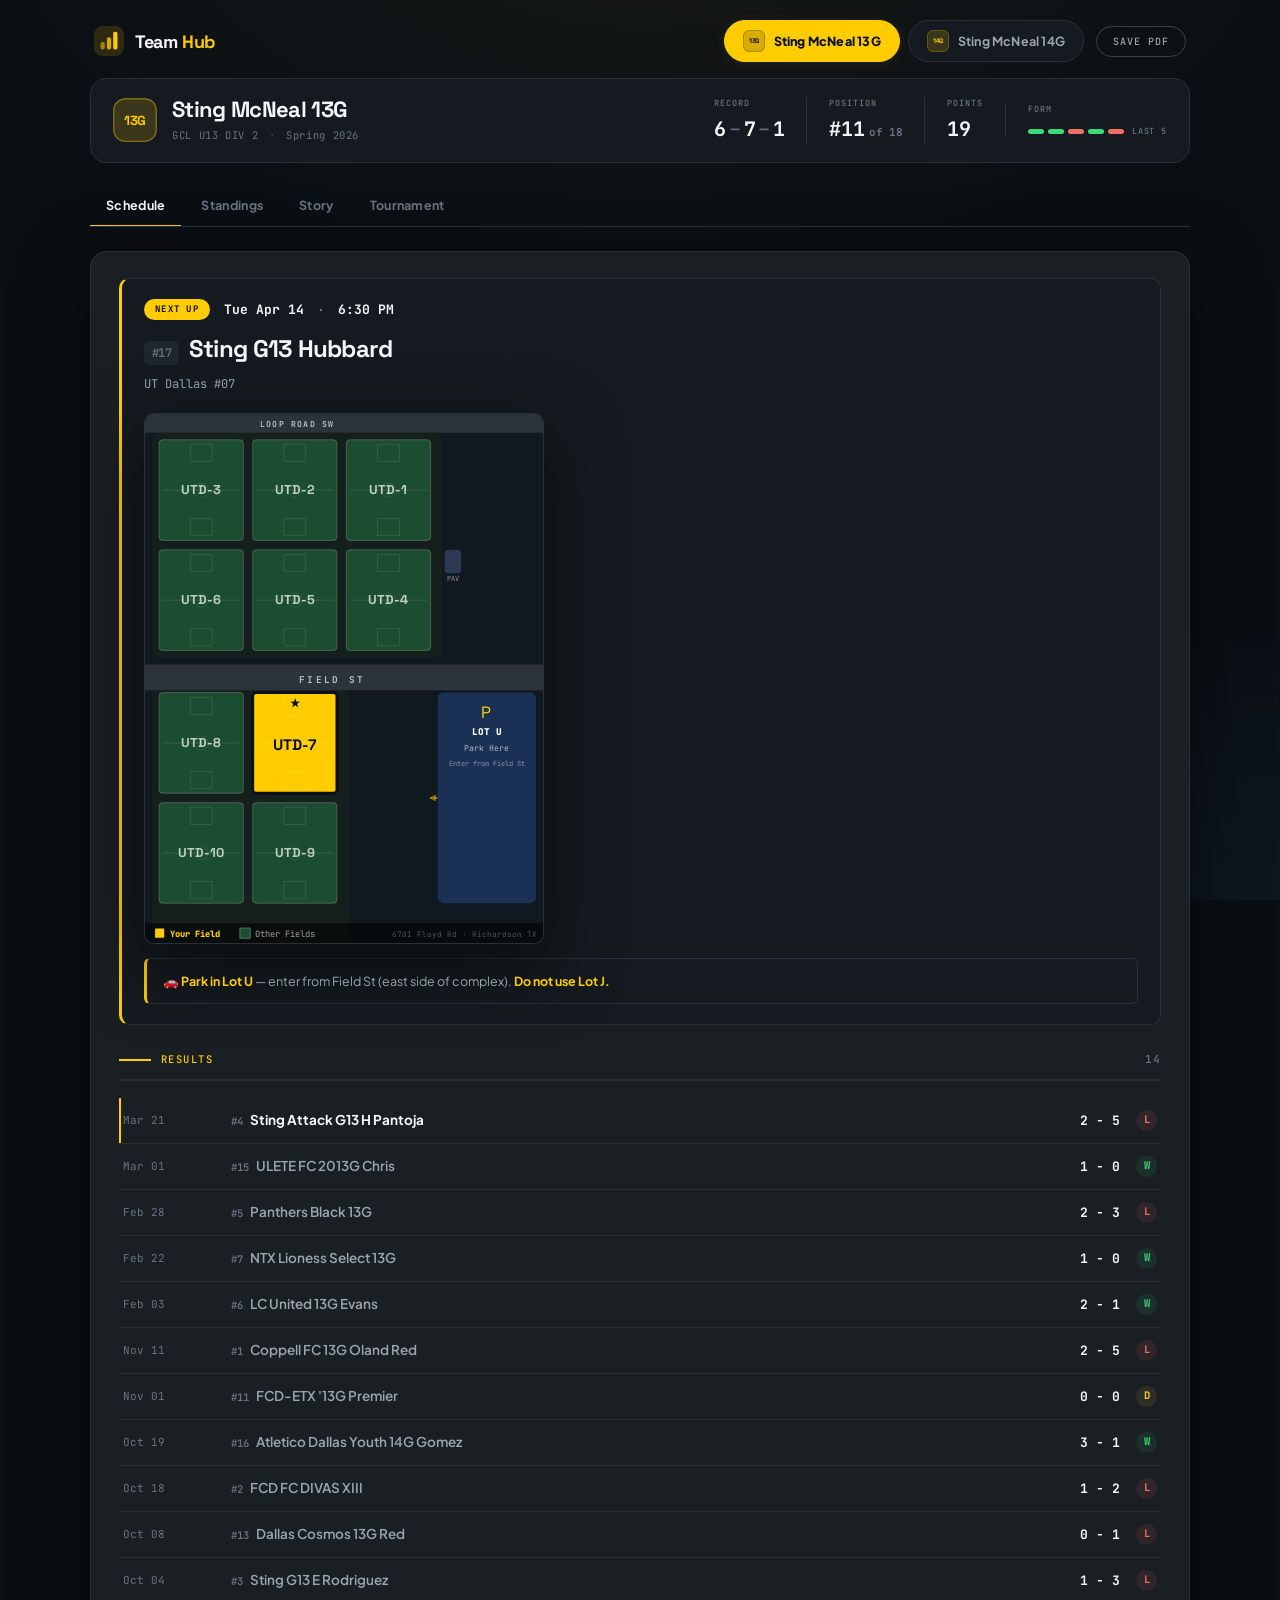
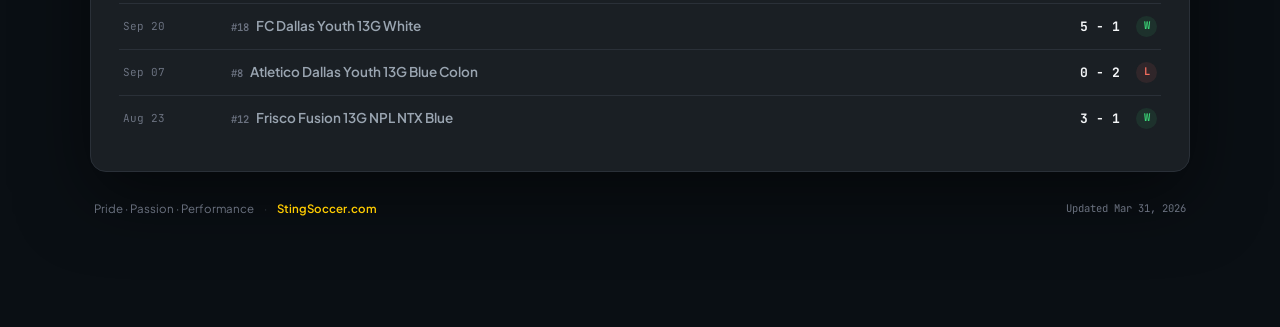
==== commit b4f7b2f5: "Cut the repetition and make the page read in one direction The next game's opponent, time, date and " ====
--- a/index.html
+++ b/index.html
@@ -15,13 +15,20 @@
 </head>
 <body>
     <a class="skip-link no-print" href="#main-content">Skip to content</a>
+
+    <!-- chrome: product, team picker, print -->
     <div class="site-header no-print">
         <div class="site-brand" id="siteBrand"></div>
-        <button onclick="window.print()" class="pdf-btn">Save PDF</button>
+        <div class="site-header-right">
+            <div id="team-switcher"></div>
+            <button onclick="window.print()" class="pdf-btn">Save PDF</button>
+        </div>
     </div>
-    <div id="team-switcher" class="no-print"></div>
-    <div id="seasonPulse" class="season-pulse no-print"></div>
-    <div id="coach-toolbox" class="toolbar no-print">
+
+    <!-- who this is and how the season is going, stated once -->
+    <div class="team-bar" id="teamBar"></div>
+
+    <div class="toolbar no-print">
         <div class="tab-nav" id="desktopTabNav"></div>
     </div>
     <main id="main-content" class="print-container main-card" tabindex="-1">
@@ -34,6 +41,8 @@
         </div>
     </main>
 
+    <footer class="page-footer" id="pageFooter"></footer>
+
     <!-- Mobile bottom nav -->
     <nav class="bottom-nav no-print" id="bottomNav">
         <div class="bottom-nav-inner" id="bottomNavInner"></div>
--- a/css/styles.css
+++ b/css/styles.css
@@ -122,9 +122,10 @@
 /* ===== HEADER ===== */
 .site-header{
     width:100%;max-width:1100px;
-    display:flex;align-items:center;justify-content:space-between;
-    padding:22px 4px 18px;
-}
+    display:flex;align-items:center;justify-content:space-between;gap:16px;flex-wrap:wrap;
+    padding:20px 4px 16px;
+}
+.site-header-right{display:flex;align-items:center;gap:12px;flex-wrap:nowrap;min-width:0;}
 .site-logo{
     font-family:var(--display);font-weight:700;font-size:19px;letter-spacing:-.02em;color:var(--text);
 }
@@ -181,8 +182,8 @@
 .header-record span{color:var(--text3);margin:0 5px;font-weight:400;}
 
 /* Team switcher carries each team's crest */
-#team-switcher{width:100%;max-width:1100px;margin-top:2px;}
-.switcher-pills{display:flex;flex-wrap:wrap;gap:9px;}
+#team-switcher{min-width:0;}
+.switcher-pills{display:flex;flex-wrap:wrap;gap:8px;justify-content:flex-end;}
 .switcher-select{display:flex;align-items:center;gap:11px;}
 .switcher-select select{
     font-family:var(--font);font-size:13px;font-weight:700;color:var(--text);
@@ -220,6 +221,105 @@
 }
 .pulse-val.white{color:var(--text);}
 .pulse-val.silver{color:var(--text2);font-size:12px;}
+
+
+/* ===== TEAM BAR =====
+   Identity and season status, stated once for the whole page. */
+.team-bar{
+    width:100%;max-width:1100px;
+    display:flex;align-items:center;justify-content:space-between;gap:26px;flex-wrap:wrap;
+    background:var(--surface);border:1px solid var(--border);border-radius:var(--r-lg);
+    padding:18px 22px;
+}
+.tb-identity{display:flex;align-items:center;gap:15px;min-width:0;}
+.tb-identity .crest{flex-shrink:0;margin-top:0;}
+.tb-name{
+    font-family:var(--display);font-size:22px;font-weight:700;letter-spacing:-.03em;
+    line-height:1.15;color:var(--text);margin:0;
+}
+.tb-sub{font-family:var(--mono);font-size:10.5px;letter-spacing:.06em;color:var(--text3);margin-top:5px;}
+.tb-sub span{opacity:.5;margin:0 4px;}
+.tb-stats{display:flex;align-items:center;gap:0;flex-wrap:wrap;}
+.tb-stat{padding:0 22px;border-left:1px solid var(--border);}
+.tb-stat:first-child{border-left:none;padding-left:0;}
+.tb-stat:last-child{padding-right:0;}
+.tb-k{
+    display:block;font-family:var(--mono);font-size:8.5px;font-weight:500;letter-spacing:.11em;
+    text-transform:uppercase;color:var(--text3);white-space:nowrap;
+}
+.tb-v{
+    display:block;font-family:var(--mono);font-size:20px;font-weight:700;letter-spacing:-.02em;
+    color:var(--text);margin-top:4px;
+}
+.tb-v i{color:var(--text3);font-style:normal;margin:0 3px;font-weight:400;}
+.tb-v em{font-style:normal;font-size:11px;color:var(--text3);margin-left:5px;}
+.tb-form .form-pips{margin-top:9px;}
+
+/* ===== NEXT UP =====
+   The next game and its map are one block. They used to be two, saying
+   the same thing twice. */
+.next-up{
+    background:var(--surface);border:1px solid var(--border);border-left:3px solid var(--accent);
+    border-radius:var(--r);padding:20px 22px;margin-bottom:26px;
+}
+.next-up-head{display:flex;align-items:center;gap:14px;flex-wrap:wrap;margin-bottom:11px;}
+.next-up-flag{
+    font-family:var(--mono);font-size:9px;font-weight:700;letter-spacing:.14em;text-transform:uppercase;
+    color:var(--bg);background:var(--accent);border-radius:999px;padding:4px 11px;
+}
+.next-up-when{font-family:var(--mono);font-size:13px;font-weight:700;color:var(--text);}
+.next-up-when i{color:var(--text3);font-style:normal;margin:0 5px;}
+.next-up-opp{
+    font-family:var(--display);font-size:24px;font-weight:700;letter-spacing:-.03em;color:var(--text);
+    display:flex;align-items:baseline;gap:10px;flex-wrap:wrap;
+}
+.next-up-rank{
+    font-family:var(--mono);font-size:12px;font-weight:500;color:var(--text3);
+    background:var(--elevated);border-radius:5px;padding:3px 8px;
+}
+.next-up-where{font-family:var(--mono);font-size:12px;color:var(--text2);margin-top:8px;}
+.next-up .venue-map-section{margin-top:20px;}
+.next-up .venue-map-outer{grid-template-columns:1fr;}
+.next-up .venue-map-frame{max-width:400px;}
+
+/* ===== FIXTURE LIST ===== */
+.fixture-list{display:flex;flex-direction:column;}
+.fixture{
+    display:flex;align-items:center;gap:16px;
+    padding:12px 4px;border-bottom:1px solid var(--border);
+}
+.fixture:last-child{border-bottom:none;}
+.fixture:hover{background:var(--surface);}
+.fx-date{
+    font-family:var(--mono);font-size:11px;color:var(--text3);
+    width:92px;flex-shrink:0;white-space:nowrap;
+}
+.fx-opp{flex:1;min-width:0;font-size:13.5px;font-weight:600;color:var(--text2);}
+.fx-opp i{font-family:var(--mono);font-style:normal;font-size:10.5px;color:var(--text3);margin-right:5px;}
+.fx-meta{font-family:var(--mono);font-size:11px;color:var(--text3);text-align:right;}
+.fx-score{font-family:var(--mono);font-size:13px;font-weight:700;color:var(--text);white-space:nowrap;}
+.fixture.fx-featured .fx-opp{color:var(--text);font-weight:700;}
+.fixture.fx-featured{box-shadow:inset 2px 0 0 var(--accent);}
+
+/* ===== EMPTY STATE ===== */
+.empty-state{
+    display:flex;flex-direction:column;gap:6px;align-items:center;text-align:center;
+    background:var(--surface);border:1px dashed var(--border);border-radius:var(--r);
+    padding:44px 24px;color:var(--text3);font-size:13px;
+}
+.empty-state strong{color:var(--text2);font-size:15px;font-weight:700;}
+
+/* ===== PAGE FOOTER ===== */
+.page-footer{
+    width:100%;max-width:1100px;
+    display:flex;align-items:center;gap:10px;flex-wrap:wrap;
+    padding:22px 4px 10px;margin-top:6px;
+    font-size:11.5px;color:var(--text3);
+}
+.pf-dot{opacity:.4;}
+.pf-site{color:var(--accent);text-decoration:none;font-weight:600;}
+.pf-site:hover{text-decoration:underline;}
+.pf-updated{margin-left:auto;font-family:var(--mono);font-size:10.5px;}
 
 /* ===== TABS ===== */
 .toolbar{
@@ -755,7 +855,20 @@
 
 @media(max-width:640px){
     body{padding:0 12px 90px;font-size:14px;}
-    .site-header{padding:16px 2px 12px;}
+    .site-header{padding:14px 2px 10px;gap:10px;}
+    .pdf-btn{display:none;}          /* nobody prints from a phone at a field */
+    .site-header-right{flex:1;justify-content:flex-end;}
+    .switcher-pills{justify-content:flex-end;}
+    .team-bar{padding:16px 16px;gap:16px;border-radius:var(--r);}
+    .tb-name{font-size:19px;}
+    .tb-stats{width:100%;}
+    .tb-stat{padding:0 14px;}
+    .tb-stat:first-child{padding-left:0;}
+    .tb-v{font-size:18px;}
+    .next-up{padding:16px 16px;}
+    .next-up-opp{font-size:20px;}
+    .fx-date{width:66px;font-size:10px;}
+    .fx-opp{font-size:12.5px;}
     .site-logo{font-size:16px;}
     .season-pulse{border-radius:var(--r-sm);}
     /* the inline flex ratios come from the markup, so they need overriding here */
@@ -804,5 +917,5 @@
         transition:color .13s;
     }
     .bnav-btn.active{color:var(--accent);}
-    .bnav-icon{font-size:17px;line-height:1;}
-}
+    .bnav-svg{width:19px;height:19px;display:block;}
+}
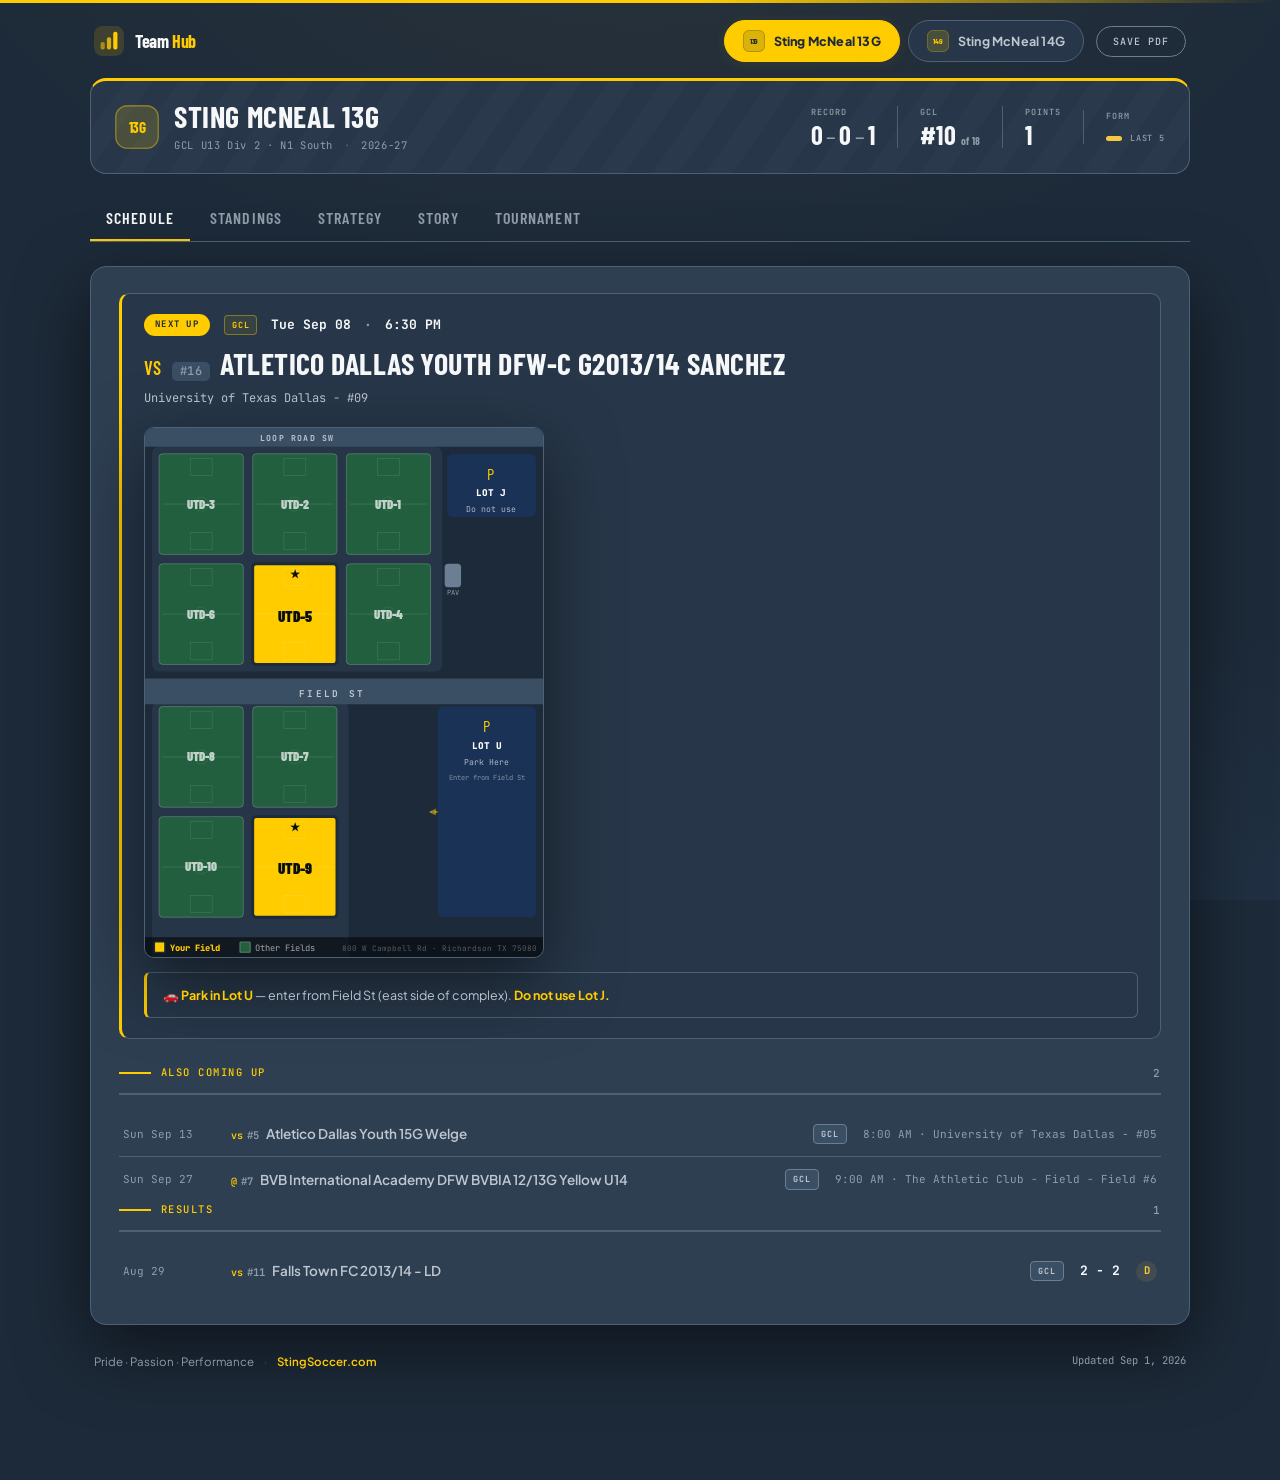
==== commit 160edc36: "Strategy tab and the college-pro look The strategy page is back, rebuilt from the v1 tactics board: " ====
--- a/index.html
+++ b/index.html
@@ -10,7 +10,7 @@
     <meta name="description" content="Team Hub — Field Maps · Standings · Season Story" data-id="th-modified">
     <link rel="preconnect" href="https://fonts.googleapis.com">
     <link rel="preconnect" href="https://fonts.gstatic.com" crossorigin>
-    <link href="https://fonts.googleapis.com/css2?family=Space+Grotesk:wght@500;600;700&family=Plus+Jakarta+Sans:wght@300;400;500;600;700;800&family=JetBrains+Mono:wght@400;500;700&display=swap" rel="stylesheet">
+    <link href="https://fonts.googleapis.com/css2?family=Barlow+Condensed:wght@500;600;700;800&family=Plus+Jakarta+Sans:wght@300;400;500;600;700;800&family=JetBrains+Mono:wght@400;500;700&display=swap" rel="stylesheet">
     <link rel="stylesheet" href="css/styles.css">
 </head>
 <body>
@@ -51,6 +51,7 @@
     <script src="js/data.js"></script>
     <script src="js/venue.js"></script>
     <script src="js/story.js"></script>
+    <script src="js/strategy.js"></script>
     <script src="js/app.js"></script>
 </body>
 </html>
--- a/css/styles.css
+++ b/css/styles.css
@@ -39,13 +39,21 @@
     --accent-glow-bg:rgba(245,200,66,.05);
 
     --r-sm:6px; --r:10px; --r-lg:16px;
-    --display:'Space Grotesk',system-ui,sans-serif;
+    /* College-pro type: a condensed athletic display face over a calm
+       body face, mono reserved for data labels. */
+    --display:'Barlow Condensed','Arial Narrow',system-ui,sans-serif;
     --font:'Plus Jakarta Sans',system-ui,-apple-system,sans-serif;
     --mono:'JetBrains Mono',ui-monospace,'SF Mono',Menlo,monospace;
     --ease:cubic-bezier(.16,1,.3,1);
 }
 
-h1,h2,h3,h4{font-family:var(--display);letter-spacing:-.02em;}
+h1,h2,h3,h4{font-family:var(--display);letter-spacing:.01em;}
+
+/* The program stripe: every college site opens with the team's colour. */
+body::before{
+    content:'';position:fixed;top:0;left:0;right:0;height:3px;z-index:60;
+    background:linear-gradient(90deg,var(--accent) 0%,var(--accent) 55%,transparent 100%);
+}
 ::selection{background:var(--accent-soft);color:#fff;}
 html{scroll-behavior:smooth;}
 
@@ -228,18 +236,25 @@
 .team-bar{
     width:100%;max-width:1100px;
     display:flex;align-items:center;justify-content:space-between;gap:26px;flex-wrap:wrap;
-    background:var(--surface);border:1px solid var(--border);border-radius:var(--r-lg);
-    padding:18px 22px;
-}
-.tb-identity{display:flex;align-items:center;gap:15px;min-width:0;}
+    background:var(--surface);border:1px solid var(--border);border-top:3px solid var(--accent);
+    border-radius:var(--r-lg);
+    padding:20px 24px;
+    position:relative;overflow:hidden;
+}
+/* the program hero carries a faint diagonal weave, like a jersey */
+.team-bar::before{
+    content:'';position:absolute;inset:0;pointer-events:none;
+    background:repeating-linear-gradient(-55deg,transparent,transparent 22px,rgba(255,255,255,.014) 22px,rgba(255,255,255,.014) 44px);
+}
+.tb-identity{display:flex;align-items:center;gap:15px;min-width:0;position:relative;}
 .tb-identity .crest{flex-shrink:0;margin-top:0;}
 .tb-name{
-    font-family:var(--display);font-size:22px;font-weight:700;letter-spacing:-.03em;
-    line-height:1.15;color:var(--text);margin:0;
+    font-family:var(--display);font-size:30px;font-weight:700;letter-spacing:.02em;
+    text-transform:uppercase;line-height:1.05;color:var(--text);margin:0;
 }
 .tb-sub{font-family:var(--mono);font-size:10.5px;letter-spacing:.06em;color:var(--text3);margin-top:5px;}
 .tb-sub span{opacity:.5;margin:0 4px;}
-.tb-stats{display:flex;align-items:center;gap:0;flex-wrap:wrap;}
+.tb-stats{display:flex;align-items:center;gap:0;flex-wrap:wrap;position:relative;}
 .tb-stat{padding:0 22px;border-left:1px solid var(--border);}
 .tb-stat:first-child{border-left:none;padding-left:0;}
 .tb-stat:last-child{padding-right:0;}
@@ -248,8 +263,8 @@
     text-transform:uppercase;color:var(--text3);white-space:nowrap;
 }
 .tb-v{
-    display:block;font-family:var(--mono);font-size:20px;font-weight:700;letter-spacing:-.02em;
-    color:var(--text);margin-top:4px;
+    display:block;font-family:var(--display);font-size:26px;font-weight:700;letter-spacing:.01em;
+    color:var(--text);margin-top:3px;line-height:1;
 }
 .tb-v i{color:var(--text3);font-style:normal;margin:0 3px;font-weight:400;}
 .tb-v em{font-style:normal;font-size:11px;color:var(--text3);margin-left:5px;}
@@ -270,9 +285,11 @@
 .next-up-when{font-family:var(--mono);font-size:13px;font-weight:700;color:var(--text);}
 .next-up-when i{color:var(--text3);font-style:normal;margin:0 5px;}
 .next-up-opp{
-    font-family:var(--display);font-size:24px;font-weight:700;letter-spacing:-.03em;color:var(--text);
+    font-family:var(--display);font-size:30px;font-weight:700;letter-spacing:.015em;
+    text-transform:uppercase;line-height:1.1;color:var(--text);
     display:flex;align-items:baseline;gap:10px;flex-wrap:wrap;
 }
+.next-up-ha{font-size:.62em;color:var(--accent);font-weight:600;}
 .next-up-rank{
     font-family:var(--mono);font-size:12px;font-weight:500;color:var(--text3);
     background:var(--elevated);border-radius:5px;padding:3px 8px;
@@ -329,8 +346,9 @@
 .tab-nav{display:flex;gap:4px;overflow-x:auto;scrollbar-width:none;}
 .tab-nav::-webkit-scrollbar{display:none;}
 .tab-btn{
-    font-family:var(--font);font-size:12.5px;font-weight:700;letter-spacing:.3px;
-    color:var(--text3);background:none;border:none;border-bottom:2px solid transparent;
+    font-family:var(--display);font-size:16px;font-weight:600;letter-spacing:.07em;
+    text-transform:uppercase;
+    color:var(--text3);background:none;border:none;border-bottom:3px solid transparent;
     padding:12px 16px;cursor:pointer;white-space:nowrap;transition:color .13s;
     margin-bottom:-1px;
 }
@@ -437,8 +455,8 @@
 .st-table{width:100%;border-collapse:collapse;font-size:13px;}
 .st-table th{
     background:var(--bg);text-align:center;
-    font-size:9px;font-weight:700;letter-spacing:1px;text-transform:uppercase;color:var(--text3);
-    padding:10px 8px;border-bottom:1px solid var(--border);white-space:nowrap;
+    font-size:9px;font-weight:700;letter-spacing:1px;text-transform:uppercase;color:var(--text2);
+    padding:11px 8px;border-bottom:2px solid var(--accent-line);white-space:nowrap;
 }
 .st-th-rank{width:44px;}
 .st-table th.st-th-name{text-align:left;padding-left:14px;}
@@ -476,7 +494,7 @@
 .record-label{
     font-family:var(--mono);font-size:8.5px;font-weight:500;letter-spacing:.1em;text-transform:uppercase;color:var(--text3);
 }
-.record-num{font-family:var(--mono);font-size:26px;font-weight:700;letter-spacing:-1px;margin-top:4px;}
+.record-num{font-family:var(--display);font-size:34px;font-weight:700;letter-spacing:.01em;line-height:1;margin-top:4px;}
 .record-num.wins{color:var(--green);}
 .record-num.losses{color:var(--red);}
 .record-num.draws{color:var(--amber);}
@@ -487,7 +505,7 @@
     padding:14px 16px;margin-bottom:10px;
 }
 .rank-label{font-family:var(--mono);font-size:9px;font-weight:500;letter-spacing:.1em;text-transform:uppercase;color:var(--text3);}
-.rank-num{font-family:var(--mono);font-size:23px;font-weight:700;letter-spacing:-.8px;color:var(--text);margin-top:2px;}
+.rank-num{font-family:var(--display);font-size:30px;font-weight:700;letter-spacing:.01em;line-height:1;color:var(--text);margin-top:2px;}
 .rank-sub{font-size:11px;color:var(--text3);font-weight:400;}
 .stat-item{
     display:flex;align-items:center;justify-content:space-between;
@@ -599,7 +617,7 @@
     padding:14px;text-align:center;
 }
 .story-stat-card.gold{border-color:var(--accent-line);background:var(--elevated);}
-.story-stat-card-val{font-family:var(--mono);font-size:22px;font-weight:700;letter-spacing:-.7px;color:var(--text);}
+.story-stat-card-val{font-family:var(--display);font-size:30px;font-weight:700;letter-spacing:.01em;line-height:1;color:var(--text);}
 .story-stat-card.gold .story-stat-card-val{color:var(--accent);}
 .story-stat-card-lbl{font-family:var(--mono);font-size:8.5px;font-weight:500;letter-spacing:.1em;text-transform:uppercase;color:var(--text3);margin-top:4px;}
 
@@ -613,7 +631,7 @@
 .story-path-card.max-card{border-left:3px solid var(--green);}
 .story-path-label{font-family:var(--mono);font-size:9px;font-weight:500;letter-spacing:.1em;text-transform:uppercase;color:var(--text3);}
 .story-path-sub{font-size:10.5px;color:var(--text3);margin-top:3px;}
-.story-path-val{font-family:var(--mono);font-size:22px;font-weight:700;letter-spacing:-.7px;color:var(--text);}
+.story-path-val{font-family:var(--display);font-size:30px;font-weight:700;letter-spacing:.01em;line-height:1;color:var(--text);}
 
 .cross-tab-nudge{
     display:flex;gap:9px;flex-wrap:wrap;
@@ -795,6 +813,29 @@
     border-radius:var(--r-sm);padding:12px 16px;margin-top:14px;
 }
 .venue-parking-note strong{color:var(--accent);}
+.venue-rules{
+    margin-top:12px;background:var(--surface);border:1px solid var(--border);
+    border-radius:var(--r-sm);padding:0 16px;
+}
+.venue-rules summary{
+    font-family:var(--mono);font-size:10px;font-weight:500;letter-spacing:.12em;text-transform:uppercase;
+    color:var(--text3);padding:11px 0;cursor:pointer;list-style:none;
+}
+.venue-rules summary::-webkit-details-marker{display:none;}
+.venue-rules summary::before{content:'▸ ';color:var(--accent);}
+.venue-rules[open] summary::before{content:'▾ ';}
+.venue-rules summary:hover{color:var(--accent);}
+.venue-rules ul{margin:0 0 14px;padding-left:18px;}
+.venue-rules li{font-size:12.5px;color:var(--text2);line-height:1.7;}
+.venue-card{
+    background:var(--surface);border:1px solid var(--border);border-left:3px solid var(--accent);
+    border-radius:var(--r);padding:18px 20px;
+}
+.venue-card-name{font-family:var(--display);font-size:16px;font-weight:700;letter-spacing:-.02em;color:var(--text);}
+.venue-card-address{font-family:var(--mono);font-size:12px;color:var(--text2);margin-top:6px;}
+.venue-card-fields{font-family:var(--mono);font-size:11.5px;color:var(--accent);margin-top:8px;}
+.venue-card-note{font-size:12.5px;color:var(--text2);line-height:1.6;margin-top:10px;}
+.venue-card .venue-dir-link{display:inline-block;margin-top:14px;margin-left:0;}
 .venue-unknown{background:var(--surface);border:1px solid var(--border);border-radius:var(--r);padding:8px 16px;}
 .venue-unknown-row{
     display:flex;align-items:center;gap:9px;flex-wrap:wrap;
@@ -805,6 +846,168 @@
     margin-left:auto;font-size:10.5px;font-weight:800;letter-spacing:.4px;
     color:var(--bg);background:var(--accent);border-radius:999px;padding:5px 13px;text-decoration:none;
 }
+
+/* ===== COMPETITION CHIPS + HEADERS =====
+   One team, two leagues: every fixture says which shirt it's played in. */
+.comp-chip{
+    flex-shrink:0;font-family:var(--mono);font-size:8.5px;font-weight:700;letter-spacing:.1em;
+    text-transform:uppercase;color:var(--text2);
+    background:var(--elevated);border:1px solid var(--border2);border-radius:4px;padding:3px 7px;
+}
+.next-up-head .comp-chip{background:var(--accent-soft);border-color:var(--accent-line);color:var(--accent);}
+.comp-head{
+    display:flex;align-items:baseline;justify-content:space-between;gap:12px;flex-wrap:wrap;
+    margin-bottom:14px;
+}
+.comp-head-label{
+    font-family:var(--display);font-size:20px;font-weight:600;letter-spacing:.02em;
+    text-transform:uppercase;color:var(--text);
+}
+.comp-head-updated{font-family:var(--mono);font-size:10px;letter-spacing:.08em;text-transform:uppercase;color:var(--text3);}
+.st-empty{
+    display:flex;flex-direction:column;gap:6px;align-items:center;text-align:center;
+    padding:44px 24px;color:var(--text3);font-size:13px;
+}
+.st-empty strong{color:var(--text2);font-size:15px;font-weight:700;}
+
+.next-mini{
+    background:var(--surface);border:1px solid var(--border);border-left:3px solid var(--accent);
+    border-radius:var(--r);padding:15px 18px;
+}
+.next-mini-opp{font-family:var(--display);font-size:21px;font-weight:700;letter-spacing:.015em;text-transform:uppercase;color:var(--text);}
+.next-mini-meta{font-family:var(--mono);font-size:11.5px;color:var(--text2);margin-top:6px;}
+.fx-ha{font-style:normal;font-family:var(--mono);font-size:10px;color:var(--accent);margin-right:2px;}
+
+/* ===== STRATEGY =====
+   The game model: pitch board + phase views + per-position guide. */
+.strategy-head{display:flex;align-items:center;justify-content:space-between;gap:14px;flex-wrap:wrap;margin-bottom:16px;}
+.strategy-formation-chip{
+    font-family:var(--display);font-size:17px;font-weight:700;letter-spacing:.06em;
+    color:var(--accent);background:var(--accent-soft);border:1px solid var(--accent-line);
+    border-radius:6px;padding:4px 12px;
+}
+.phase-bar{display:flex;gap:6px;flex-wrap:wrap;margin-bottom:18px;}
+.phase-btn{
+    font-family:var(--display);font-size:14.5px;font-weight:600;letter-spacing:.06em;text-transform:uppercase;
+    color:var(--text3);background:var(--surface);border:1px solid var(--border);
+    border-radius:6px;padding:8px 16px;cursor:pointer;transition:all .13s;
+}
+.phase-btn:hover{color:var(--accent);border-color:var(--accent-line);background:var(--accent-soft);}
+.phase-btn.active{color:var(--bg);background:var(--accent);border-color:var(--accent);}
+
+.strategy-grid{display:grid;grid-template-columns:minmax(0,420px) 1fr;gap:26px;align-items:start;}
+.strategy-board{min-width:0;}
+.pitch-wrap{
+    position:relative;width:100%;aspect-ratio:3/4;
+    background:
+        repeating-linear-gradient(0deg,rgba(255,255,255,.03),rgba(255,255,255,.03) 12.5%,transparent 12.5%,transparent 25%),
+        var(--pitch,#1c5c33);
+    border-radius:var(--r);border:1px solid var(--border);box-shadow:var(--shadow-md);
+    overflow:hidden;
+}
+.pitch-svg{position:absolute;inset:0;width:100%;height:100%;display:block;}
+.pitch-ov path,.pitch-ov polygon{transition:opacity .3s;}
+.ov-a{fill:none;stroke-width:.55;stroke-dasharray:1.6;}
+.ov-w{fill:none;stroke:rgba(255,255,255,.75);stroke-width:.5;stroke-dasharray:1.2;}
+.sp-dot{
+    position:absolute;transform:translate(-50%,-50%);
+    width:37px;height:37px;border-radius:50%;
+    display:flex;align-items:center;justify-content:center;
+    font-family:var(--display);cursor:pointer;
+    border:2px solid transparent;box-shadow:0 2px 8px rgba(0,0,0,.4);
+    /* NO left/top/transform transitions here: Chrome's compositor froze
+       when transitioning dots were torn down. Phase moves animate via
+       the Web Animations API in strategy.js instead. */
+    transition:opacity .3s;
+    padding:0;z-index:2;
+}
+.sp-dot:hover{transform:translate(-50%,-50%) scale(1.1);}
+.sp-dot .sp-num{font-size:16px;font-weight:700;line-height:1;}
+.sp-dot .sp-pos{
+    position:absolute;bottom:-15px;left:50%;transform:translateX(-50%);
+    font-family:var(--mono);font-size:7px;font-weight:700;letter-spacing:.08em;
+    color:rgba(255,255,255,.75);text-shadow:0 1px 2px rgba(0,0,0,.6);white-space:nowrap;
+}
+.sp-gk,.sp-def{background:#fff;color:#10233d;border-color:var(--accent);}
+.sp-mid{background:var(--accent);color:#10233d;border-color:rgba(255,255,255,.8);}
+.sp-att{background:#e5484d;color:#fff;border-color:#fff;}
+.sp-dim{opacity:.32;}
+.pitch-hint{
+    font-family:var(--mono);font-size:10px;letter-spacing:.08em;text-transform:uppercase;
+    color:var(--text3);text-align:center;margin-top:10px;
+}
+
+.strategy-notes{min-width:0;display:flex;flex-direction:column;gap:16px;}
+.tactic-item{display:flex;gap:14px;align-items:flex-start;}
+.tactic-role{
+    flex-shrink:0;width:64px;text-align:center;
+    font-family:var(--display);font-size:15px;font-weight:700;letter-spacing:.04em;
+    color:var(--text2);background:var(--surface);border:1px solid var(--border);
+    border-left:3px solid var(--border2);
+    border-radius:5px;padding:6px 4px;
+}
+.tactic-role.def{color:var(--text);border-left-color:var(--text2);}
+.tactic-role.mid{color:var(--accent);border-left-color:var(--accent);}
+.tactic-role.att{color:#e5484d;border-left-color:#e5484d;}
+.tactic-item-body{flex:1;min-width:0;}
+.tactic-heading{
+    font-family:var(--display);font-size:18px;font-weight:600;letter-spacing:.02em;
+    text-transform:uppercase;color:var(--text);margin-bottom:4px;
+}
+.tactic-body{font-size:13px;color:var(--text2);line-height:1.65;}
+.tactic-tip{
+    font-size:12px;font-weight:600;color:var(--text);line-height:1.5;
+    background:var(--accent-soft);border-left:3px solid var(--accent);
+    border-radius:0 5px 5px 0;padding:8px 12px;margin-top:8px;
+}
+.tactic-tip span{
+    font-family:var(--mono);font-size:8.5px;font-weight:700;letter-spacing:.12em;
+    text-transform:uppercase;color:var(--accent);margin-right:8px;
+}
+
+/* position guide */
+.pos-picker{display:flex;gap:7px;flex-wrap:wrap;margin-bottom:20px;}
+.pos-chip{
+    display:flex;flex-direction:column;align-items:center;gap:1px;
+    font-family:var(--mono);font-size:8px;font-weight:700;letter-spacing:.06em;color:inherit;
+    border-radius:8px;padding:7px 0 5px;width:46px;cursor:pointer;
+    border:2px solid transparent;opacity:.62;transition:all .13s;
+}
+.pos-chip b{font-family:var(--display);font-size:17px;font-weight:700;line-height:1;}
+.pos-chip{opacity:.78;}
+.pos-chip:hover{opacity:.95;}
+.pos-chip.active{opacity:1;border-color:var(--text);box-shadow:0 3px 12px rgba(0,0,0,.35);}
+.pos-card-head{display:flex;align-items:center;gap:14px;}
+.pos-card-num{
+    flex-shrink:0;width:52px;height:52px;border-radius:50%;
+    display:flex;align-items:center;justify-content:center;
+    font-family:var(--display);font-size:24px;font-weight:700;
+    border:2px solid transparent;
+}
+.pos-card-name{
+    font-family:var(--display);font-size:24px;font-weight:700;letter-spacing:.02em;
+    text-transform:uppercase;color:var(--text);line-height:1.1;
+}
+.pos-card-sum{font-size:12.5px;color:var(--text2);margin-top:3px;}
+.pos-job{
+    background:var(--surface);border:1px solid var(--border);border-radius:var(--r);
+    padding:12px 15px;
+}
+.pos-job-phase{
+    font-family:var(--mono);font-size:9px;font-weight:700;letter-spacing:.12em;
+    text-transform:uppercase;color:var(--accent);margin-bottom:5px;
+}
+.pos-job-text{font-size:13px;color:var(--text2);line-height:1.6;}
+
+/* set pieces */
+.sp-board .sp-svg{width:100%;display:block;border-radius:var(--r);border:1px solid var(--border);box-shadow:var(--shadow-md);}
+.sp-desc{
+    font-size:13.5px;color:var(--text);line-height:1.65;margin:0 0 4px;
+    padding-bottom:12px;border-bottom:2px solid var(--accent-line);
+}
+.sp-svg-lbl{font-family:var(--mono);font-size:7px;font-weight:700;letter-spacing:1px;fill:rgba(255,255,255,.4);}
+.sp-svg-num{font-family:var(--display);font-size:11px;font-weight:700;}
+.sp-svg-tag{font-family:var(--mono);font-size:7px;font-weight:700;}
 
 /* ===== BOTTOM NAV (mobile) ===== */
 .bottom-nav{display:none;}
@@ -851,6 +1054,8 @@
     .venue-map-outer{grid-template-columns:1fr;}
     .tc-knockout{grid-template-columns:1fr;}
     .tc-ko-connector{display:none;}
+    .strategy-grid{grid-template-columns:1fr;}
+    .strategy-board{max-width:440px;margin:0 auto;width:100%;}
 }
 
 @media(max-width:640px){
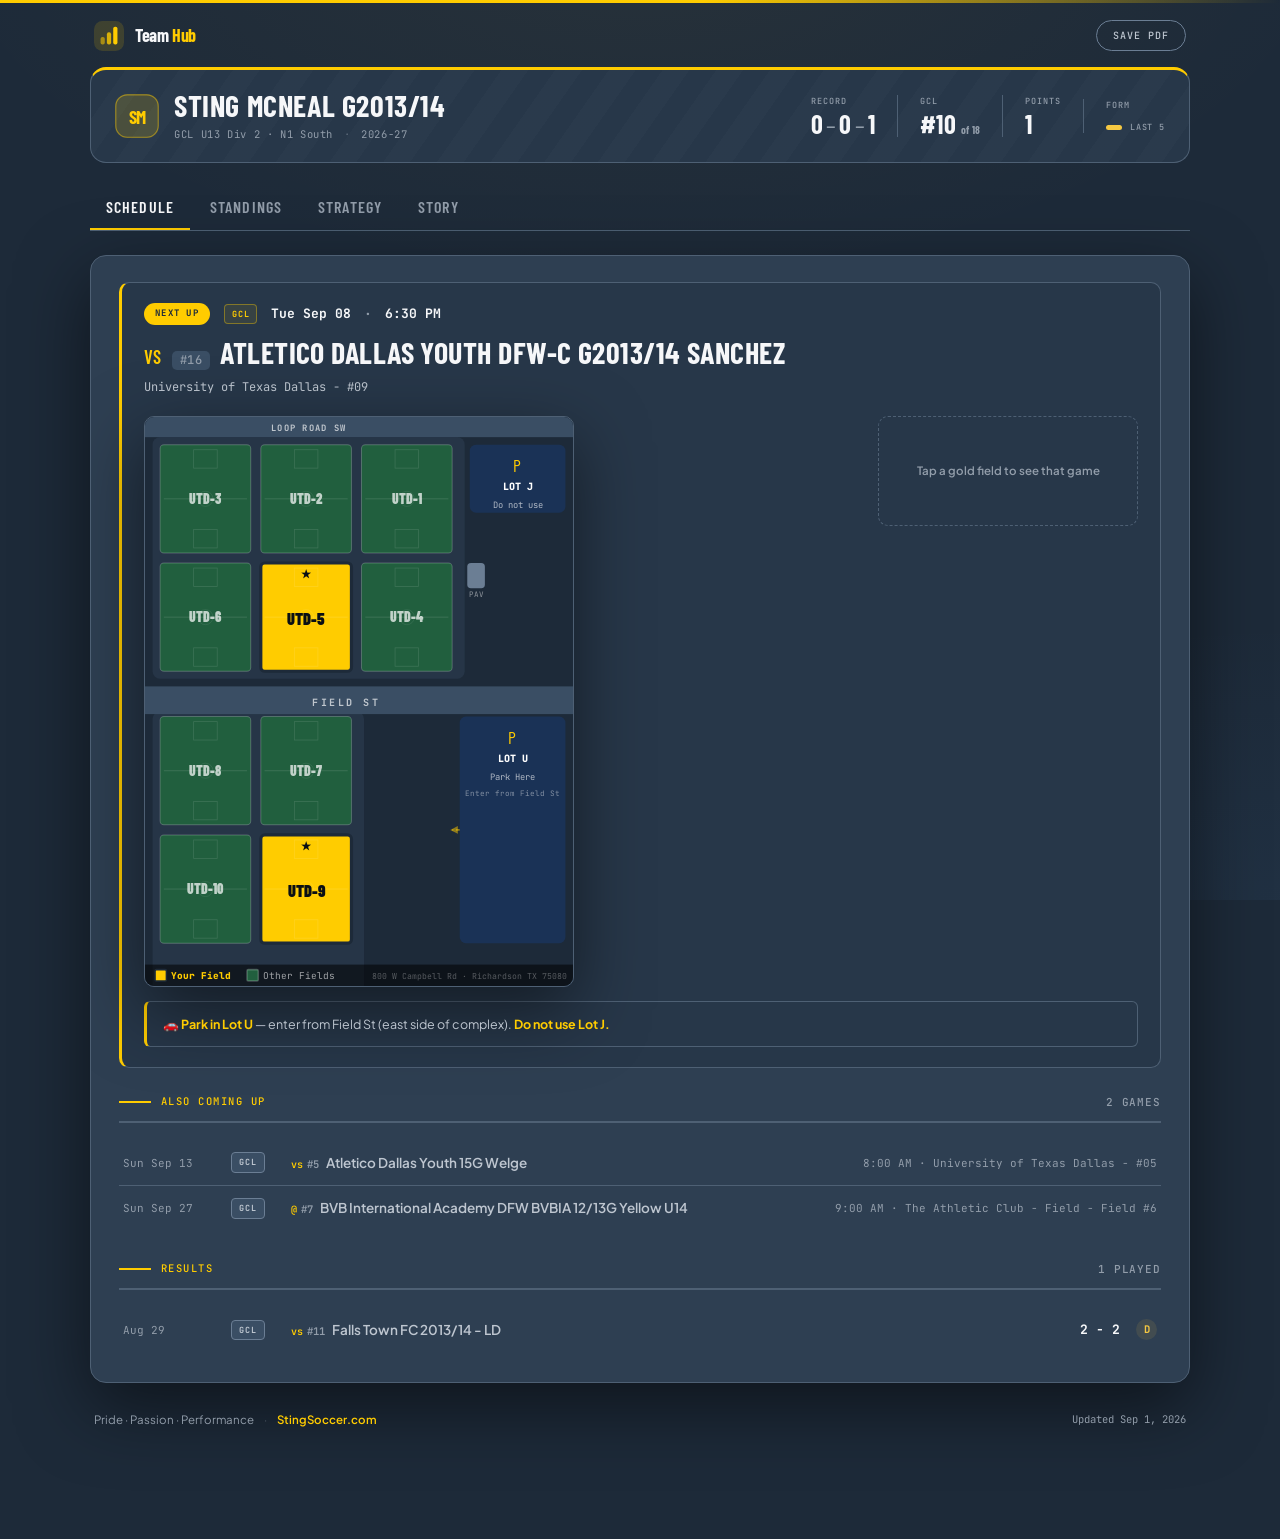
==== commit 68375ac7: "Bust the 4-hour asset cache and let Full Team play too Dee refreshed and saw nothing new: Cloudflare" ====
--- a/index.html
+++ b/index.html
@@ -11,7 +11,7 @@
     <link rel="preconnect" href="https://fonts.googleapis.com">
     <link rel="preconnect" href="https://fonts.gstatic.com" crossorigin>
     <link href="https://fonts.googleapis.com/css2?family=Barlow+Condensed:wght@500;600;700;800&family=Plus+Jakarta+Sans:wght@300;400;500;600;700;800&family=JetBrains+Mono:wght@400;500;700&display=swap" rel="stylesheet">
-    <link rel="stylesheet" href="css/styles.css">
+    <link rel="stylesheet" href="css/styles.css?v=20260902a">
 </head>
 <body>
     <a class="skip-link no-print" href="#main-content">Skip to content</a>
@@ -48,10 +48,10 @@
         <div class="bottom-nav-inner" id="bottomNavInner"></div>
     </nav>
 
-    <script src="js/data.js"></script>
-    <script src="js/venue.js"></script>
-    <script src="js/story.js"></script>
-    <script src="js/strategy.js"></script>
-    <script src="js/app.js"></script>
+    <script src="js/data.js?v=20260902a"></script>
+    <script src="js/venue.js?v=20260902a"></script>
+    <script src="js/story.js?v=20260902a"></script>
+    <script src="js/strategy.js?v=20260902a"></script>
+    <script src="js/app.js?v=20260902a"></script>
 </body>
 </html>
--- a/css/styles.css
+++ b/css/styles.css
@@ -296,8 +296,7 @@
 }
 .next-up-where{font-family:var(--mono);font-size:12px;color:var(--text2);margin-top:8px;}
 .next-up .venue-map-section{margin-top:20px;}
-.next-up .venue-map-outer{grid-template-columns:1fr;}
-.next-up .venue-map-frame{max-width:400px;}
+.next-up .venue-map-frame{max-width:430px;}
 
 /* ===== FIXTURE LIST ===== */
 .fixture-list{display:flex;flex-direction:column;}
@@ -311,12 +310,16 @@
     font-family:var(--mono);font-size:11px;color:var(--text3);
     width:92px;flex-shrink:0;white-space:nowrap;
 }
+/* fixed slot for the league chip so rows column-align */
+.fx-comp{width:44px;flex-shrink:0;display:flex;}
 .fx-opp{flex:1;min-width:0;font-size:13.5px;font-weight:600;color:var(--text2);}
 .fx-opp i{font-family:var(--mono);font-style:normal;font-size:10.5px;color:var(--text3);margin-right:5px;}
 .fx-meta{font-family:var(--mono);font-size:11px;color:var(--text3);text-align:right;}
 .fx-score{font-family:var(--mono);font-size:13px;font-weight:700;color:var(--text);white-space:nowrap;}
 .fixture.fx-featured .fx-opp{color:var(--text);font-weight:700;}
 .fixture.fx-featured{box-shadow:inset 2px 0 0 var(--accent);}
+/* breathing room when one fixture section follows another */
+.fixture-list + .section-title{margin-top:30px;}
 
 /* ===== EMPTY STATE ===== */
 .empty-state{
@@ -470,6 +473,8 @@
 .st-w{color:var(--green);}
 .st-d{color:var(--amber);}
 .st-l{color:var(--red);}
+/* zeroes carry no information — keep them quiet so real results pop */
+.st-table td.st-zero{color:var(--text3);opacity:.55;}
 .st-pts{font-family:var(--mono);font-size:14px;font-weight:700;color:var(--text);}
 .gd-pos{color:var(--green);}
 .gd-neg{color:var(--red);}
@@ -935,6 +940,34 @@
 .pitch-hint{
     font-family:var(--mono);font-size:10px;letter-spacing:.08em;text-transform:uppercase;
     color:var(--text3);text-align:center;margin-top:10px;
+}
+/* The ball: anchored at the pitch origin, moved purely by transform
+   (WAAPI keyframes) — positioned at each player's feet along the
+   phase's passing pattern. */
+.sp-ball{
+    position:absolute;left:0;top:0;width:14px;height:14px;border-radius:50%;
+    background:radial-gradient(circle at 34% 30%,#fff 0 42%,#d8dce2 60%,#aab2bc 100%);
+    border:1px solid rgba(0,0,0,.55);
+    box-shadow:0 2px 6px rgba(0,0,0,.5), inset -2px -3px 4px rgba(0,0,0,.22);
+    opacity:0;pointer-events:none;z-index:3;
+}
+/* Tap-to-play: one big thumb-sized button right under the board */
+.pitch-play{
+    display:block;margin:14px auto 0;
+    font-family:var(--display);font-size:16px;font-weight:700;letter-spacing:.05em;text-transform:uppercase;
+    color:#10233d;background:var(--accent);border:none;border-radius:999px;
+    min-height:44px;padding:10px 26px;cursor:pointer;white-space:nowrap;
+    box-shadow:0 4px 16px rgba(0,0,0,.35);
+    transition:opacity .15s;
+}
+.pitch-play:hover{opacity:.92;}
+.pitch-play.playing{opacity:.65;cursor:default;}
+.pitch-play[hidden]{display:none;}   /* display:block above would defeat the hidden attr */
+/* the coaching card the current pass is teaching */
+.tactic-item{border-radius:8px;padding:6px;margin:-6px;transition:background .25s,box-shadow .25s;}
+.tactic-item.tactic-live{
+    background:var(--accent-soft);
+    box-shadow:0 0 0 1px var(--accent-line), var(--glow);
 }
 
 .strategy-notes{min-width:0;display:flex;flex-direction:column;gap:16px;}
@@ -1074,6 +1107,9 @@
     .next-up-opp{font-size:20px;}
     .fx-date{width:66px;font-size:10px;}
     .fx-opp{font-size:12.5px;}
+    /* phone: opponent keeps the line, time+ground drop to their own row */
+    .fixture{flex-wrap:wrap;row-gap:2px;}
+    .fx-meta{flex-basis:100%;text-align:left;color:var(--text3);}
     .site-logo{font-size:16px;}
     .season-pulse{border-radius:var(--r-sm);}
     /* the inline flex ratios come from the markup, so they need overriding here */
@@ -1105,6 +1141,8 @@
     .st-table{font-size:12px;}
     .st-table td{padding:9px 6px;}
     .st-name{padding-left:10px!important;}
+    /* phone: GD already tells the goals story — drop GF/GA so PTS stays on screen */
+    .st-table .st-gf,.st-table .st-ga{display:none;}
     .tourn-hist-row{flex-direction:column;align-items:flex-start;gap:10px;}
 
     /* mobile bottom nav */
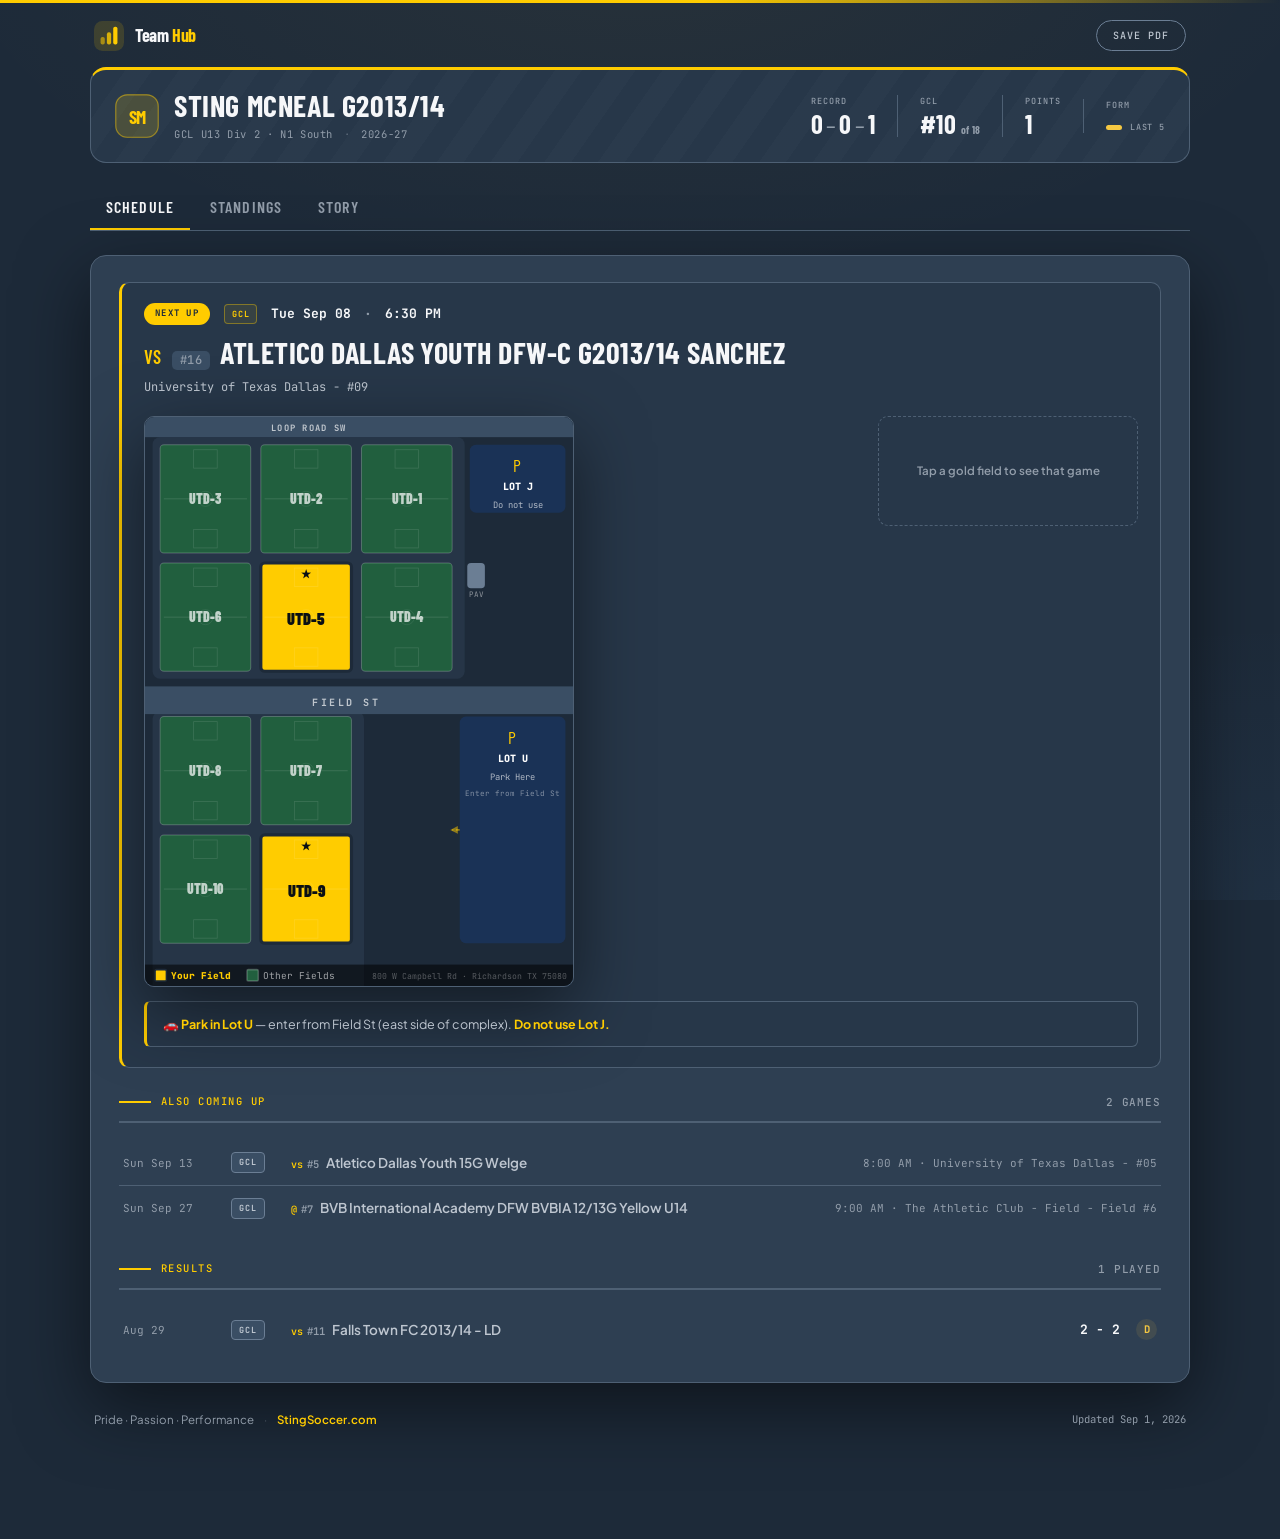
==== commit 8b99f94c: "Cut the strategy and lineup tools Dee's call: the app had been accumulating purposes that do not bel" ====
--- a/index.html
+++ b/index.html
@@ -11,7 +11,7 @@
     <link rel="preconnect" href="https://fonts.googleapis.com">
     <link rel="preconnect" href="https://fonts.gstatic.com" crossorigin>
     <link href="https://fonts.googleapis.com/css2?family=Barlow+Condensed:wght@500;600;700;800&family=Plus+Jakarta+Sans:wght@300;400;500;600;700;800&family=JetBrains+Mono:wght@400;500;700&display=swap" rel="stylesheet">
-    <link rel="stylesheet" href="css/styles.css?v=20260902a">
+    <link rel="stylesheet" href="css/styles.css?v=20260909e">
 </head>
 <body>
     <a class="skip-link no-print" href="#main-content">Skip to content</a>
@@ -48,10 +48,9 @@
         <div class="bottom-nav-inner" id="bottomNavInner"></div>
     </nav>
 
-    <script src="js/data.js?v=20260902a"></script>
-    <script src="js/venue.js?v=20260902a"></script>
-    <script src="js/story.js?v=20260902a"></script>
-    <script src="js/strategy.js?v=20260902a"></script>
-    <script src="js/app.js?v=20260902a"></script>
+    <script src="js/data.js?v=20260909e"></script>
+    <script src="js/venue.js?v=20260909e"></script>
+    <script src="js/story.js?v=20260909e"></script>
+    <script src="js/app.js?v=20260909e"></script>
 </body>
 </html>
--- a/css/styles.css
+++ b/css/styles.css
@@ -365,7 +365,9 @@
     border:1px solid var(--border);
     border-radius:var(--r-lg);
     margin-top:24px;
-    overflow:hidden;
+    /* clip, not hidden: `hidden` would make this a scroll container,
+       which silently kills position:sticky on anything inside it. */
+    overflow:clip;
     box-shadow:var(--shadow-lg);
     opacity:1;transition:opacity .12s var(--ease);
 }
@@ -455,14 +457,20 @@
 .st-card-title{font-size:14px;font-weight:800;letter-spacing:-.2px;color:var(--text);}
 .st-card-sub{font-size:11px;color:var(--text3);}
 .st-scroll{overflow-x:auto;}
-.st-table{width:100%;border-collapse:collapse;font-size:13px;}
+.st-table{width:100%;border-collapse:collapse;font-size:13px;table-layout:fixed;}
+/* table-layout:fixed (above) needs the numeric columns sized, or the ten
+   columns split evenly and the club name loses most of its room. Sizing
+   them here also means a long club name can never widen the table past
+   the card — it truncates instead. It overflowed by 8px at 320px. */
 .st-table th{
-    background:var(--bg);text-align:center;
+    background:var(--bg);text-align:center;width:34px;
     font-size:9px;font-weight:700;letter-spacing:1px;text-transform:uppercase;color:var(--text2);
     padding:11px 8px;border-bottom:2px solid var(--accent-line);white-space:nowrap;
 }
-.st-th-rank{width:44px;}
-.st-table th.st-th-name{text-align:left;padding-left:14px;}
+.st-th-rank,.st-table th.st-th-rank{width:44px;}
+.st-table th[title="Points"]{width:40px;}
+/* the club column takes whatever the numbers leave */
+.st-table th.st-th-name{text-align:left;padding-left:14px;width:auto;}
 .st-table td{padding:11px 8px;border-bottom:1px solid rgba(42,48,56,.55);text-align:center;}
 .st-table tr:last-child td{border-bottom:none;}
 .st-table tbody tr{transition:background .13s;}
@@ -882,165 +890,6 @@
 .next-mini-opp{font-family:var(--display);font-size:21px;font-weight:700;letter-spacing:.015em;text-transform:uppercase;color:var(--text);}
 .next-mini-meta{font-family:var(--mono);font-size:11.5px;color:var(--text2);margin-top:6px;}
 .fx-ha{font-style:normal;font-family:var(--mono);font-size:10px;color:var(--accent);margin-right:2px;}
-
-/* ===== STRATEGY =====
-   The game model: pitch board + phase views + per-position guide. */
-.strategy-head{display:flex;align-items:center;justify-content:space-between;gap:14px;flex-wrap:wrap;margin-bottom:16px;}
-.strategy-formation-chip{
-    font-family:var(--display);font-size:17px;font-weight:700;letter-spacing:.06em;
-    color:var(--accent);background:var(--accent-soft);border:1px solid var(--accent-line);
-    border-radius:6px;padding:4px 12px;
-}
-.phase-bar{display:flex;gap:6px;flex-wrap:wrap;margin-bottom:18px;}
-.phase-btn{
-    font-family:var(--display);font-size:14.5px;font-weight:600;letter-spacing:.06em;text-transform:uppercase;
-    color:var(--text3);background:var(--surface);border:1px solid var(--border);
-    border-radius:6px;padding:8px 16px;cursor:pointer;transition:all .13s;
-}
-.phase-btn:hover{color:var(--accent);border-color:var(--accent-line);background:var(--accent-soft);}
-.phase-btn.active{color:var(--bg);background:var(--accent);border-color:var(--accent);}
-
-.strategy-grid{display:grid;grid-template-columns:minmax(0,420px) 1fr;gap:26px;align-items:start;}
-.strategy-board{min-width:0;}
-.pitch-wrap{
-    position:relative;width:100%;aspect-ratio:3/4;
-    background:
-        repeating-linear-gradient(0deg,rgba(255,255,255,.03),rgba(255,255,255,.03) 12.5%,transparent 12.5%,transparent 25%),
-        var(--pitch,#1c5c33);
-    border-radius:var(--r);border:1px solid var(--border);box-shadow:var(--shadow-md);
-    overflow:hidden;
-}
-.pitch-svg{position:absolute;inset:0;width:100%;height:100%;display:block;}
-.pitch-ov path,.pitch-ov polygon{transition:opacity .3s;}
-.ov-a{fill:none;stroke-width:.55;stroke-dasharray:1.6;}
-.ov-w{fill:none;stroke:rgba(255,255,255,.75);stroke-width:.5;stroke-dasharray:1.2;}
-.sp-dot{
-    position:absolute;transform:translate(-50%,-50%);
-    width:37px;height:37px;border-radius:50%;
-    display:flex;align-items:center;justify-content:center;
-    font-family:var(--display);cursor:pointer;
-    border:2px solid transparent;box-shadow:0 2px 8px rgba(0,0,0,.4);
-    /* NO left/top/transform transitions here: Chrome's compositor froze
-       when transitioning dots were torn down. Phase moves animate via
-       the Web Animations API in strategy.js instead. */
-    transition:opacity .3s;
-    padding:0;z-index:2;
-}
-.sp-dot:hover{transform:translate(-50%,-50%) scale(1.1);}
-.sp-dot .sp-num{font-size:16px;font-weight:700;line-height:1;}
-.sp-dot .sp-pos{
-    position:absolute;bottom:-15px;left:50%;transform:translateX(-50%);
-    font-family:var(--mono);font-size:7px;font-weight:700;letter-spacing:.08em;
-    color:rgba(255,255,255,.75);text-shadow:0 1px 2px rgba(0,0,0,.6);white-space:nowrap;
-}
-.sp-gk,.sp-def{background:#fff;color:#10233d;border-color:var(--accent);}
-.sp-mid{background:var(--accent);color:#10233d;border-color:rgba(255,255,255,.8);}
-.sp-att{background:#e5484d;color:#fff;border-color:#fff;}
-.sp-dim{opacity:.32;}
-.pitch-hint{
-    font-family:var(--mono);font-size:10px;letter-spacing:.08em;text-transform:uppercase;
-    color:var(--text3);text-align:center;margin-top:10px;
-}
-/* The ball: anchored at the pitch origin, moved purely by transform
-   (WAAPI keyframes) — positioned at each player's feet along the
-   phase's passing pattern. */
-.sp-ball{
-    position:absolute;left:0;top:0;width:14px;height:14px;border-radius:50%;
-    background:radial-gradient(circle at 34% 30%,#fff 0 42%,#d8dce2 60%,#aab2bc 100%);
-    border:1px solid rgba(0,0,0,.55);
-    box-shadow:0 2px 6px rgba(0,0,0,.5), inset -2px -3px 4px rgba(0,0,0,.22);
-    opacity:0;pointer-events:none;z-index:3;
-}
-/* Tap-to-play: one big thumb-sized button right under the board */
-.pitch-play{
-    display:block;margin:14px auto 0;
-    font-family:var(--display);font-size:16px;font-weight:700;letter-spacing:.05em;text-transform:uppercase;
-    color:#10233d;background:var(--accent);border:none;border-radius:999px;
-    min-height:44px;padding:10px 26px;cursor:pointer;white-space:nowrap;
-    box-shadow:0 4px 16px rgba(0,0,0,.35);
-    transition:opacity .15s;
-}
-.pitch-play:hover{opacity:.92;}
-.pitch-play.playing{opacity:.65;cursor:default;}
-.pitch-play[hidden]{display:none;}   /* display:block above would defeat the hidden attr */
-/* the coaching card the current pass is teaching */
-.tactic-item{border-radius:8px;padding:6px;margin:-6px;transition:background .25s,box-shadow .25s;}
-.tactic-item.tactic-live{
-    background:var(--accent-soft);
-    box-shadow:0 0 0 1px var(--accent-line), var(--glow);
-}
-
-.strategy-notes{min-width:0;display:flex;flex-direction:column;gap:16px;}
-.tactic-item{display:flex;gap:14px;align-items:flex-start;}
-.tactic-role{
-    flex-shrink:0;width:64px;text-align:center;
-    font-family:var(--display);font-size:15px;font-weight:700;letter-spacing:.04em;
-    color:var(--text2);background:var(--surface);border:1px solid var(--border);
-    border-left:3px solid var(--border2);
-    border-radius:5px;padding:6px 4px;
-}
-.tactic-role.def{color:var(--text);border-left-color:var(--text2);}
-.tactic-role.mid{color:var(--accent);border-left-color:var(--accent);}
-.tactic-role.att{color:#e5484d;border-left-color:#e5484d;}
-.tactic-item-body{flex:1;min-width:0;}
-.tactic-heading{
-    font-family:var(--display);font-size:18px;font-weight:600;letter-spacing:.02em;
-    text-transform:uppercase;color:var(--text);margin-bottom:4px;
-}
-.tactic-body{font-size:13px;color:var(--text2);line-height:1.65;}
-.tactic-tip{
-    font-size:12px;font-weight:600;color:var(--text);line-height:1.5;
-    background:var(--accent-soft);border-left:3px solid var(--accent);
-    border-radius:0 5px 5px 0;padding:8px 12px;margin-top:8px;
-}
-.tactic-tip span{
-    font-family:var(--mono);font-size:8.5px;font-weight:700;letter-spacing:.12em;
-    text-transform:uppercase;color:var(--accent);margin-right:8px;
-}
-
-/* position guide */
-.pos-picker{display:flex;gap:7px;flex-wrap:wrap;margin-bottom:20px;}
-.pos-chip{
-    display:flex;flex-direction:column;align-items:center;gap:1px;
-    font-family:var(--mono);font-size:8px;font-weight:700;letter-spacing:.06em;color:inherit;
-    border-radius:8px;padding:7px 0 5px;width:46px;cursor:pointer;
-    border:2px solid transparent;opacity:.62;transition:all .13s;
-}
-.pos-chip b{font-family:var(--display);font-size:17px;font-weight:700;line-height:1;}
-.pos-chip{opacity:.78;}
-.pos-chip:hover{opacity:.95;}
-.pos-chip.active{opacity:1;border-color:var(--text);box-shadow:0 3px 12px rgba(0,0,0,.35);}
-.pos-card-head{display:flex;align-items:center;gap:14px;}
-.pos-card-num{
-    flex-shrink:0;width:52px;height:52px;border-radius:50%;
-    display:flex;align-items:center;justify-content:center;
-    font-family:var(--display);font-size:24px;font-weight:700;
-    border:2px solid transparent;
-}
-.pos-card-name{
-    font-family:var(--display);font-size:24px;font-weight:700;letter-spacing:.02em;
-    text-transform:uppercase;color:var(--text);line-height:1.1;
-}
-.pos-card-sum{font-size:12.5px;color:var(--text2);margin-top:3px;}
-.pos-job{
-    background:var(--surface);border:1px solid var(--border);border-radius:var(--r);
-    padding:12px 15px;
-}
-.pos-job-phase{
-    font-family:var(--mono);font-size:9px;font-weight:700;letter-spacing:.12em;
-    text-transform:uppercase;color:var(--accent);margin-bottom:5px;
-}
-.pos-job-text{font-size:13px;color:var(--text2);line-height:1.6;}
-
-/* set pieces */
-.sp-board .sp-svg{width:100%;display:block;border-radius:var(--r);border:1px solid var(--border);box-shadow:var(--shadow-md);}
-.sp-desc{
-    font-size:13.5px;color:var(--text);line-height:1.65;margin:0 0 4px;
-    padding-bottom:12px;border-bottom:2px solid var(--accent-line);
-}
-.sp-svg-lbl{font-family:var(--mono);font-size:7px;font-weight:700;letter-spacing:1px;fill:rgba(255,255,255,.4);}
-.sp-svg-num{font-family:var(--display);font-size:11px;font-weight:700;}
-.sp-svg-tag{font-family:var(--mono);font-size:7px;font-weight:700;}
 
 /* ===== BOTTOM NAV (mobile) ===== */
 .bottom-nav{display:none;}
@@ -1087,8 +936,6 @@
     .venue-map-outer{grid-template-columns:1fr;}
     .tc-knockout{grid-template-columns:1fr;}
     .tc-ko-connector{display:none;}
-    .strategy-grid{grid-template-columns:1fr;}
-    .strategy-board{max-width:440px;margin:0 auto;width:100%;}
 }
 
 @media(max-width:640px){
@@ -1107,9 +954,21 @@
     .next-up-opp{font-size:20px;}
     .fx-date{width:66px;font-size:10px;}
     .fx-opp{font-size:12.5px;}
-    /* phone: opponent keeps the line, time+ground drop to their own row */
-    .fixture{flex-wrap:wrap;row-gap:2px;}
-    .fx-meta{flex-basis:100%;text-align:left;color:var(--text3);}
+    /* phone: the desktop five-column row cannot hold a club name — it was
+       squeezing "Falls Town FC 2013/14 - LD" into 81px over three lines,
+       and the meta line restarted at the card edge while the opponent
+       began 140px in, so one row had three different left edges.
+       Rebuilt as three stacked bands that all share one left edge:
+         date · league · score
+         opponent
+         time · ground                                                   */
+    .fixture{flex-wrap:wrap;align-items:baseline;gap:0 10px;row-gap:3px;padding:13px 4px;}
+    .fx-date{order:1;width:auto;flex:0 0 auto;}
+    .fx-comp{order:2;width:auto;flex:0 0 auto;}
+    .fx-score{order:3;margin-left:auto;flex:0 0 auto;}
+    .res-badge{order:4;flex:0 0 auto;}
+    .fx-opp{order:5;flex:1 0 100%;font-size:14.5px;color:var(--text);}
+    .fx-meta{order:6;flex:1 0 100%;text-align:left;color:var(--text3);}
     .site-logo{font-size:16px;}
     .season-pulse{border-radius:var(--r-sm);}
     /* the inline flex ratios come from the markup, so they need overriding here */
@@ -1143,6 +1002,13 @@
     .st-name{padding-left:10px!important;}
     /* phone: GD already tells the goals story — drop GF/GA so PTS stays on screen */
     .st-table .st-gf,.st-table .st-ga{display:none;}
+    /* One line per club. Wrapping names gave rows of 55-90px and left the
+       numbers floating mid-row against three-line names, so nothing scanned
+       across. The full name stays in the cell's title attribute. */
+    .st-table td.st-name{white-space:nowrap;overflow:hidden;text-overflow:ellipsis;}
+    .st-table th{width:27px;padding:11px 4px;}
+    .st-th-rank,.st-table th.st-th-rank{width:30px;}
+    .st-table th[title="Points"]{width:32px;}
     .tourn-hist-row{flex-direction:column;align-items:flex-start;gap:10px;}
 
     /* mobile bottom nav */
@@ -1161,4 +1027,5 @@
     }
     .bnav-btn.active{color:var(--accent);}
     .bnav-svg{width:19px;height:19px;display:block;}
-}
+
+}
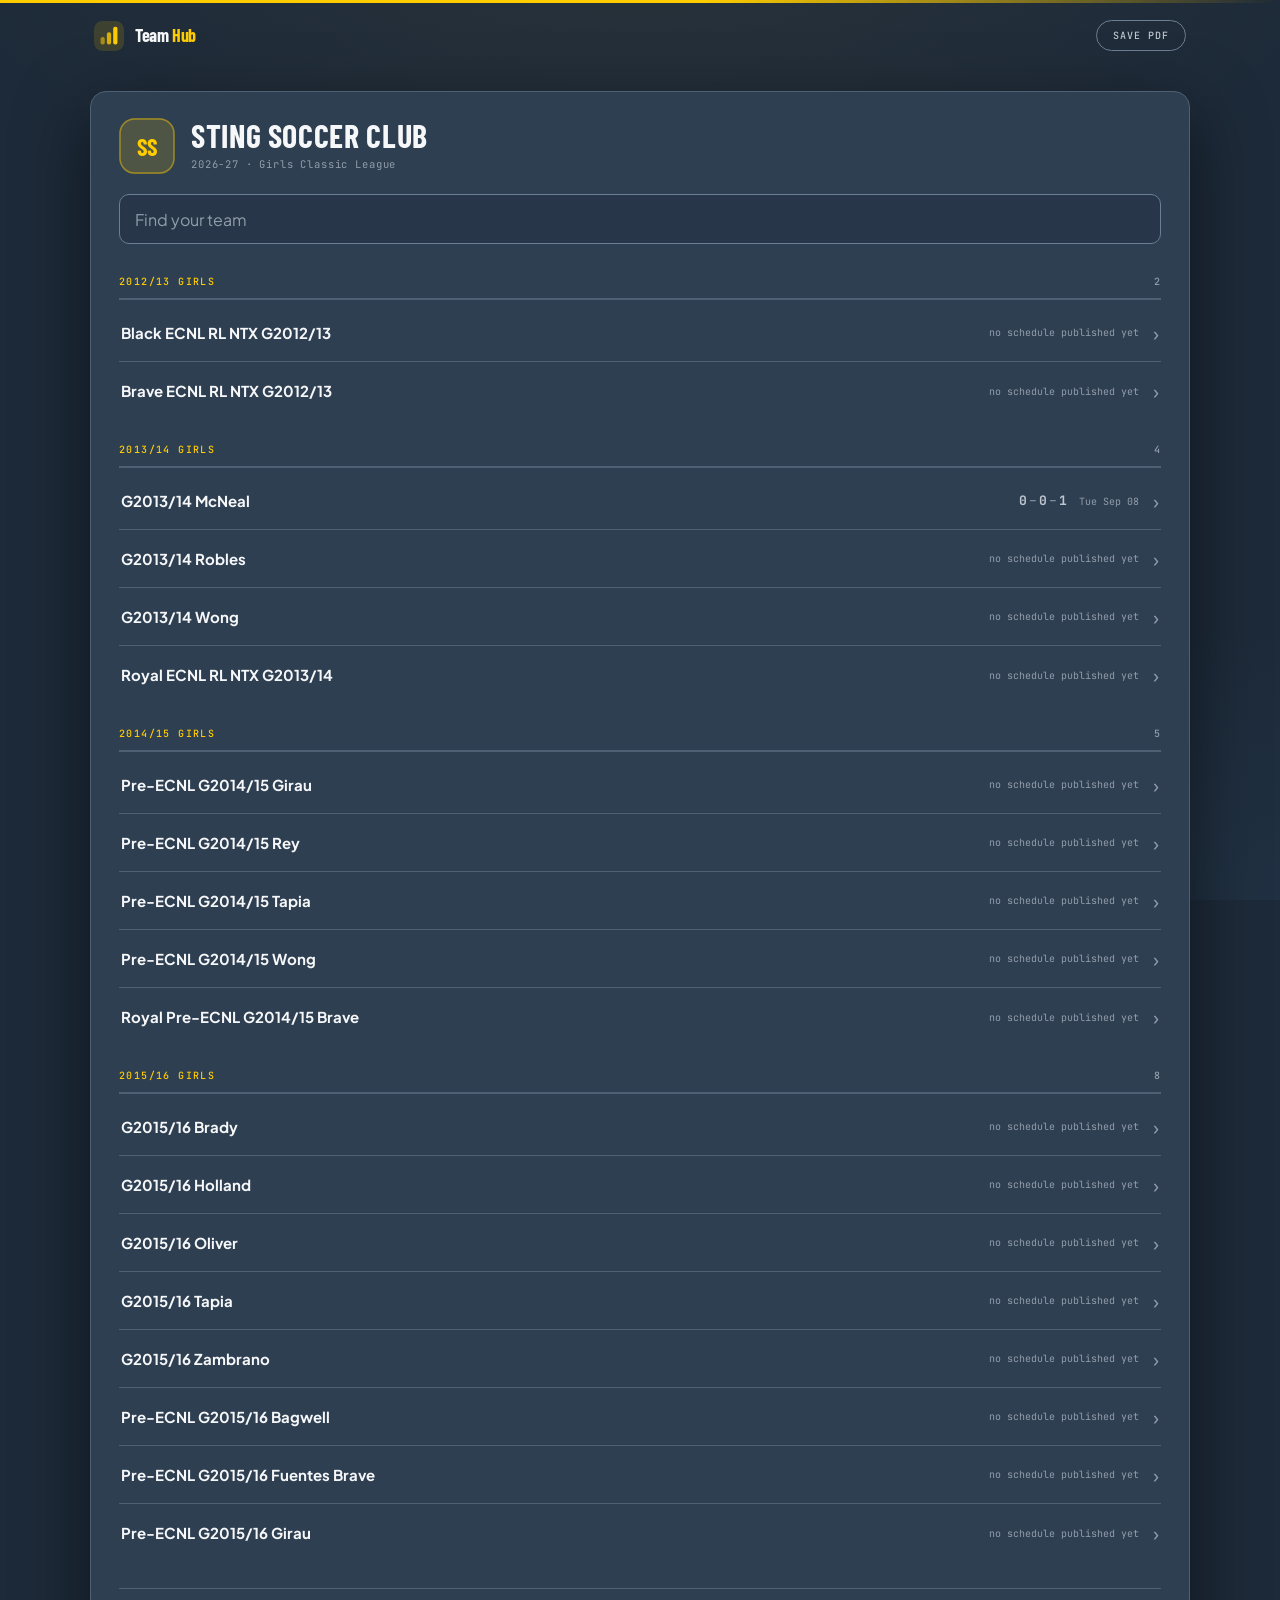
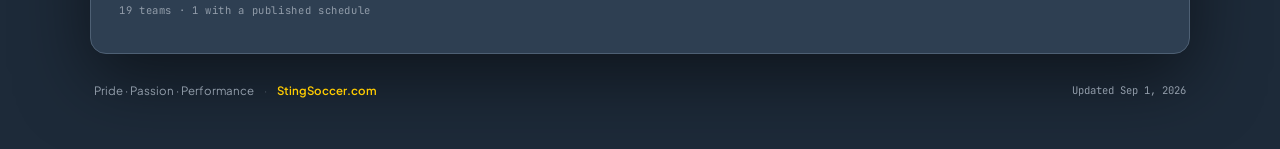
==== commit 933575cf: "Become a club hub: every Sting team, not one One team is a demo; a club is a product. Team Hub now o" ====
--- a/index.html
+++ b/index.html
@@ -11,7 +11,7 @@
     <link rel="preconnect" href="https://fonts.googleapis.com">
     <link rel="preconnect" href="https://fonts.gstatic.com" crossorigin>
     <link href="https://fonts.googleapis.com/css2?family=Barlow+Condensed:wght@500;600;700;800&family=Plus+Jakarta+Sans:wght@300;400;500;600;700;800&family=JetBrains+Mono:wght@400;500;700&display=swap" rel="stylesheet">
-    <link rel="stylesheet" href="css/styles.css?v=20260909e">
+    <link rel="stylesheet" href="css/styles.css?v=20260909f">
 </head>
 <body>
     <a class="skip-link no-print" href="#main-content">Skip to content</a>
@@ -48,9 +48,10 @@
         <div class="bottom-nav-inner" id="bottomNavInner"></div>
     </nav>
 
-    <script src="js/data.js?v=20260909e"></script>
-    <script src="js/venue.js?v=20260909e"></script>
-    <script src="js/story.js?v=20260909e"></script>
-    <script src="js/app.js?v=20260909e"></script>
+    <script src="js/data.js?v=20260909f"></script>
+    <script src="js/venue.js?v=20260909f"></script>
+    <script src="js/story.js?v=20260909f"></script>
+    <script src="js/club.js?v=20260909f"></script>
+    <script src="js/app.js?v=20260909f"></script>
 </body>
 </html>
--- a/css/styles.css
+++ b/css/styles.css
@@ -890,6 +890,86 @@
 .next-mini-opp{font-family:var(--display);font-size:21px;font-weight:700;letter-spacing:.015em;text-transform:uppercase;color:var(--text);}
 .next-mini-meta{font-family:var(--mono);font-size:11.5px;color:var(--text2);margin-top:6px;}
 .fx-ha{font-style:normal;font-family:var(--mono);font-size:10px;color:var(--accent);margin-right:2px;}
+
+/* ===== CLUB DIRECTORY =====
+   The front door. Nineteen teams is a list you search, not a row of pills
+   you scan, so this is one flat searchable list grouped by age. Teams with
+   no schedule yet still appear — leaving one out would say it does not
+   exist, which is a worse lie than saying its fixtures are not up. */
+.club-view{padding:26px 28px 34px;}
+.club-hero{display:flex;align-items:center;gap:16px;margin-bottom:20px;}
+.club-hero .crest{flex-shrink:0;margin-top:0;}
+.club-hero h1{
+    font-family:var(--display);font-size:32px;font-weight:700;letter-spacing:.02em;
+    text-transform:uppercase;line-height:1.05;color:var(--text);margin:0;
+}
+.club-sub{font-family:var(--mono);font-size:10.5px;letter-spacing:.08em;color:var(--text3);margin-top:5px;}
+
+.club-search{
+    width:100%;min-height:50px;margin-bottom:8px;
+    font-family:var(--font);font-size:16px;font-weight:600;color:var(--text);
+    background:var(--surface);border:1px solid var(--border2);border-radius:var(--r);
+    padding:12px 15px;
+}
+.club-search::placeholder{color:var(--text3);font-weight:400;}
+.club-search:focus{border-color:var(--accent);outline:none;}
+
+.club-group{margin-top:22px;}
+.club-group[hidden]{display:none;}
+.club-group-head{
+    display:flex;align-items:center;justify-content:space-between;gap:10px;
+    font-family:var(--mono);font-size:10px;font-weight:500;letter-spacing:.14em;
+    text-transform:uppercase;color:var(--accent);
+    padding-bottom:9px;margin:0 0 4px;border-bottom:2px solid var(--border);
+}
+.club-group-head span{font-family:var(--mono);color:var(--text3);letter-spacing:.08em;}
+
+.club-team-list{display:flex;flex-direction:column;}
+.club-team{
+    display:flex;align-items:center;gap:14px;width:100%;min-height:58px;
+    padding:13px 2px;text-align:left;cursor:pointer;
+    background:none;border:none;border-bottom:1px solid var(--border);
+    font-family:var(--font);transition:background .13s;
+}
+.club-team:last-child{border-bottom:none;}
+.club-team:hover{background:var(--surface);}
+.club-team[hidden]{display:none;}
+.ct-name{
+    flex:1;min-width:0;font-size:15px;font-weight:700;color:var(--text);
+    line-height:1.3;
+}
+.ct-meta{display:flex;align-items:baseline;gap:12px;flex-shrink:0;text-align:right;}
+.ct-rec{font-family:var(--mono);font-size:13px;font-weight:700;color:var(--text2);white-space:nowrap;}
+.ct-rec i{color:var(--text3);font-style:normal;margin:0 2px;font-weight:400;}
+.ct-next{font-family:var(--mono);font-size:10px;color:var(--text3);white-space:nowrap;}
+.ct-empty{font-family:var(--mono);font-size:10px;color:var(--text3);font-style:normal;}
+.ct-go{font-size:20px;color:var(--text3);flex-shrink:0;line-height:1;}
+.club-team:hover .ct-go{color:var(--accent);}
+
+.club-foot{
+    font-family:var(--mono);font-size:10.5px;letter-spacing:.06em;color:var(--text3);
+    margin-top:26px;padding-top:14px;border-top:1px solid var(--border);
+}
+
+/* the way back, in the header where the switcher used to be */
+.club-back{
+    display:inline-flex;align-items:center;gap:6px;min-height:44px;
+    font-family:var(--font);font-size:12.5px;font-weight:700;
+    color:var(--text2);background:var(--surface);
+    border:1px solid var(--border);border-radius:999px;padding:9px 16px;cursor:pointer;
+    transition:all .13s;white-space:nowrap;
+}
+.club-back:hover{color:var(--accent);border-color:var(--accent-line);background:var(--accent-soft);}
+
+/* the club name above the team name in the team bar */
+.tb-club{
+    font-family:var(--mono);font-size:9px;font-weight:700;letter-spacing:.14em;
+    text-transform:uppercase;color:var(--text3);margin-bottom:4px;
+}
+
+/* on the directory there is no team, so the team chrome is not there either */
+body.club-route .team-bar,body.club-route .toolbar,body.club-route .bottom-nav{display:none!important;}
+body.club-route{padding-bottom:40px;}
 
 /* ===== BOTTOM NAV (mobile) ===== */
 .bottom-nav{display:none;}
@@ -1009,6 +1089,14 @@
     .st-table th{width:27px;padding:11px 4px;}
     .st-th-rank,.st-table th.st-th-rank{width:30px;}
     .st-table th[title="Points"]{width:32px;}
+
+    /* club directory on a phone */
+    .club-view{padding:20px 16px 28px;}
+    .club-hero h1{font-size:25px;}
+    .club-team{gap:10px;min-height:62px;flex-wrap:wrap;}
+    .ct-name{flex:1 1 100%;font-size:14.5px;}
+    .ct-meta{flex:1;justify-content:flex-start;text-align:left;gap:10px;}
+    .ct-go{margin-left:auto;}
     .tourn-hist-row{flex-direction:column;align-items:flex-start;gap:10px;}
 
     /* mobile bottom nav */
